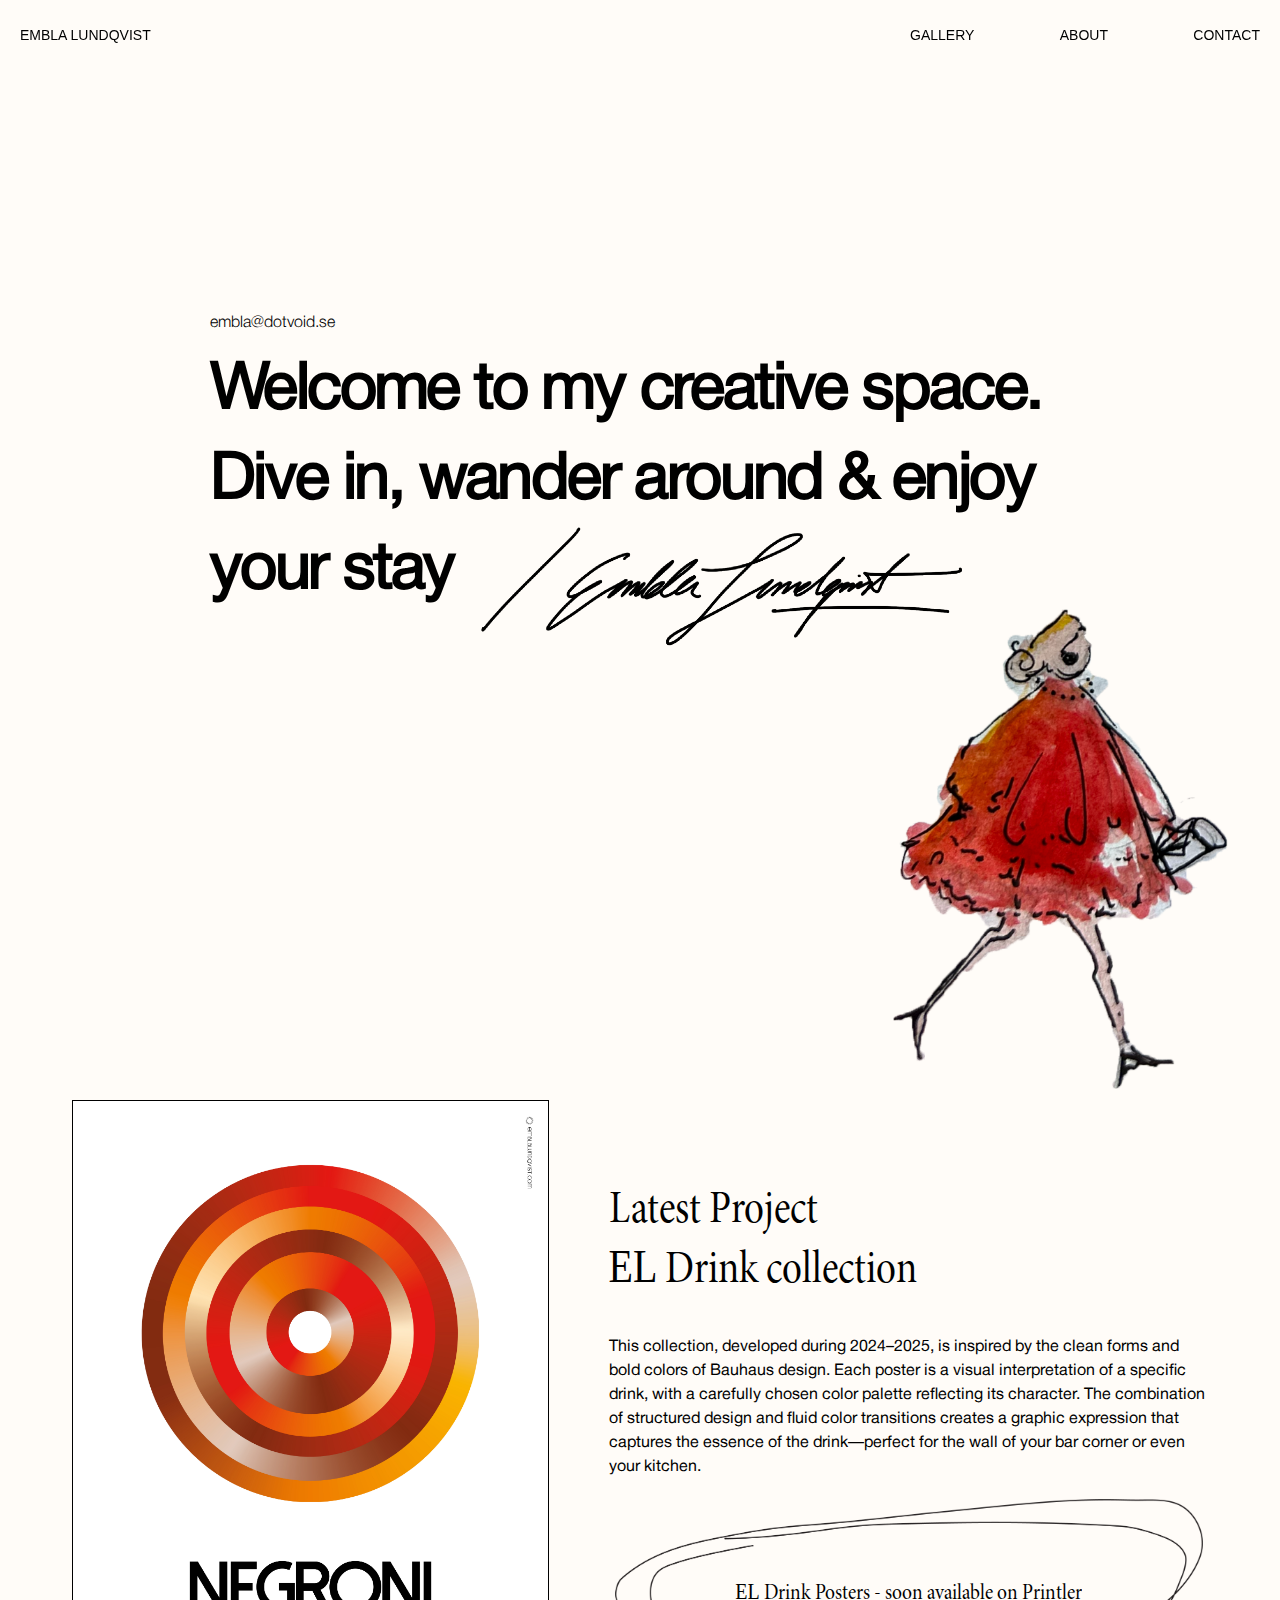
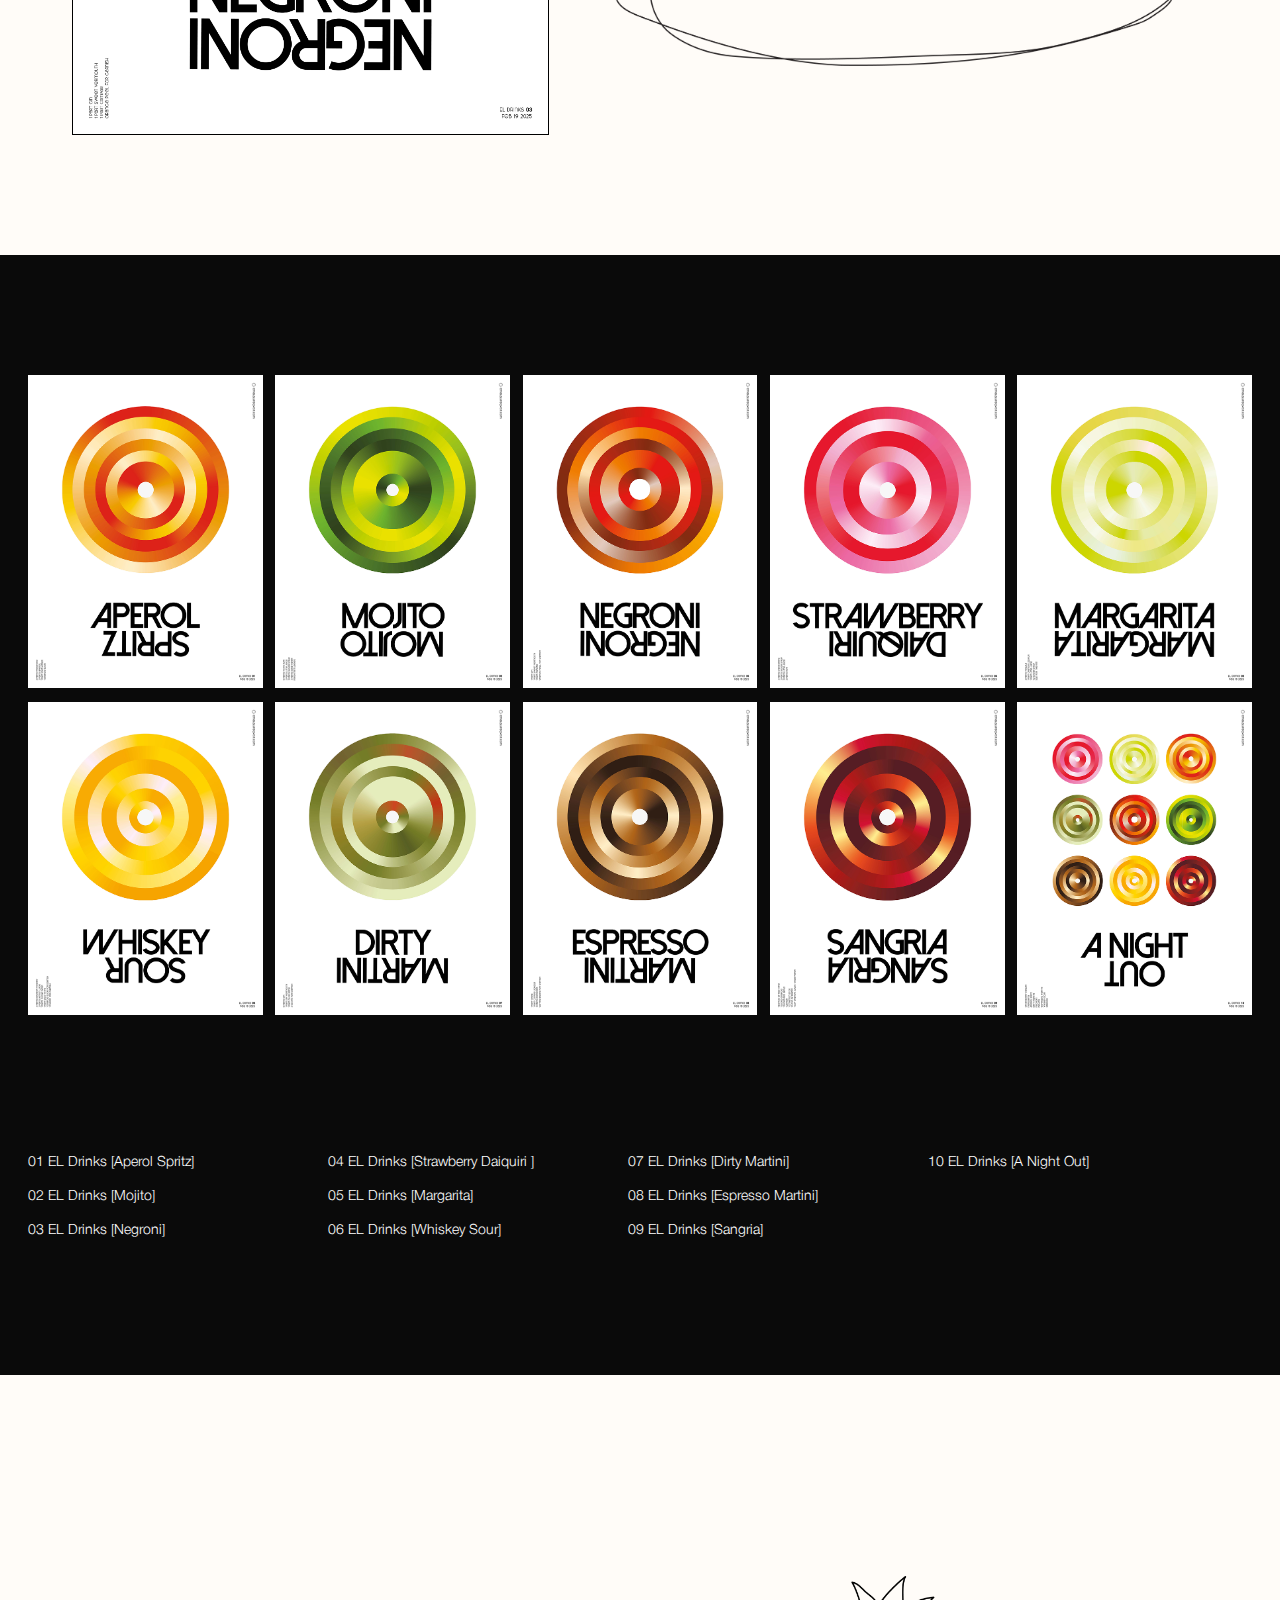
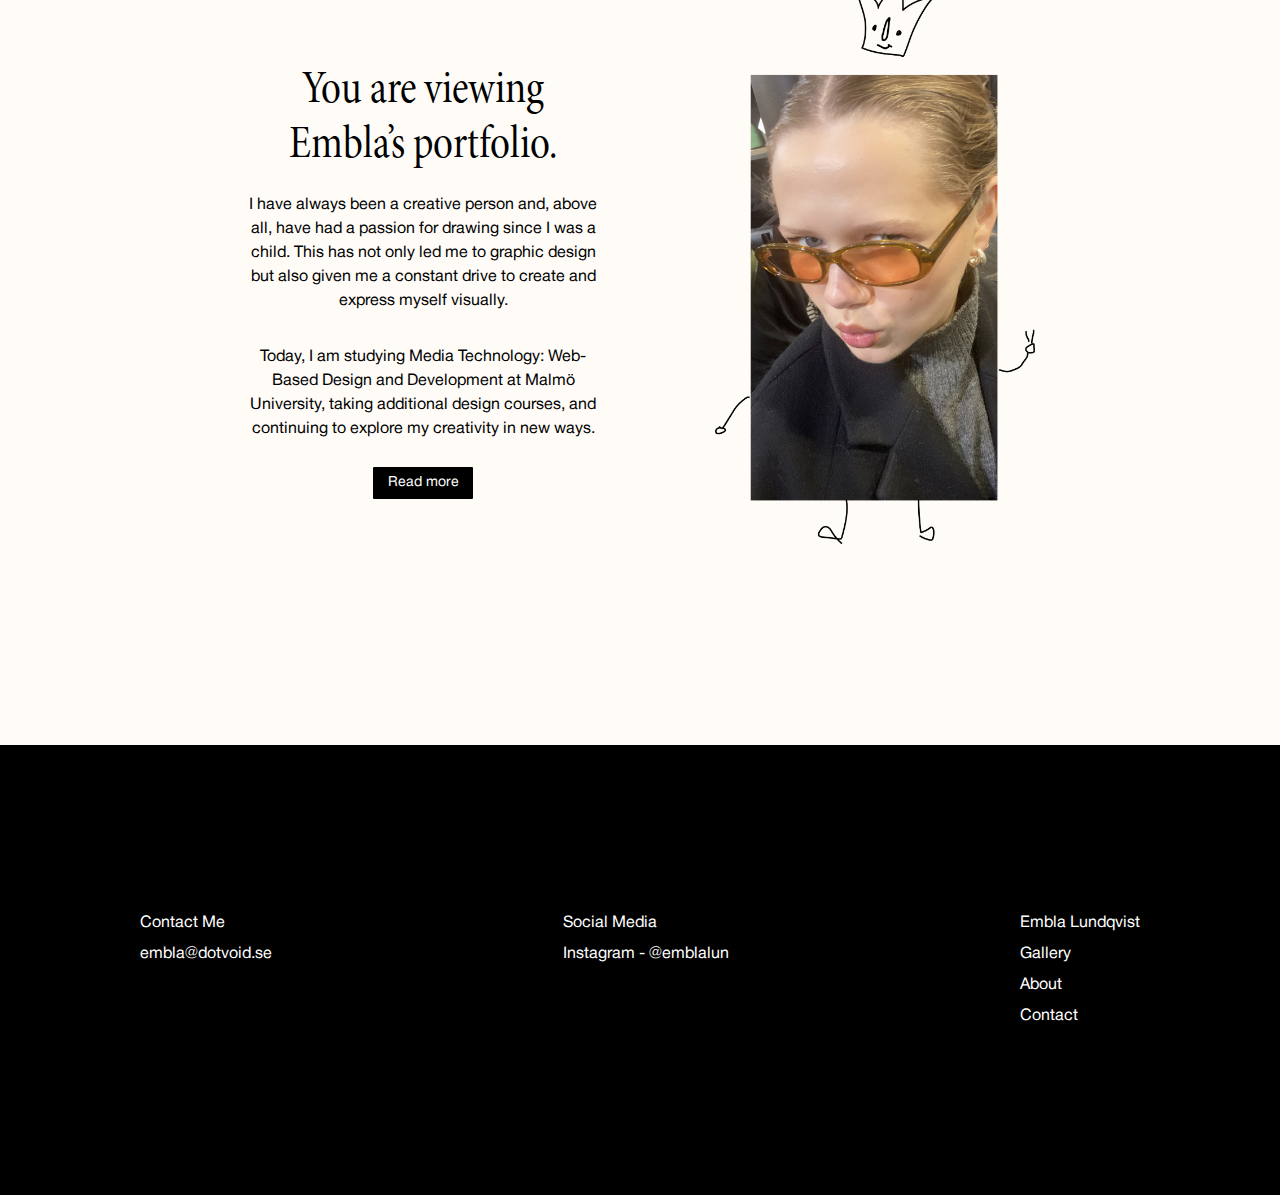
==== index.html @ 72de70d5 "kommenterade bort shop kanpp" ====
<!DOCTYPE html>
<html lang="en">
<head>
    <meta charset="UTF-8">
    <meta name="viewport" content="width=device-width, initial-scale=1.0">
    <title>Embla Lundqvist Portfolio Site</title>

    <link rel="stylesheet" href="index.css">
</head>


<body>
    
    <nav>
        <div id="navName">
            <p><a href='index.html'>EMBLA LUNDQVIST</a></p>
        </div>

        <div id="navOptionsContainer">
            
            <div id="navGallery">
                <p><a href="gallery.html">GALLERY</a></p>
            </div>

            <div id="navAbout">
                <p><a href="about.html">ABOUT</a></p>
            </div>

            <div id="navContact">
                <p><a href='contact.html'>CONTACT</a></p>
            </div>
        </div>
    </nav>



    <div id="heroSection">
        <!-- <div id="hSTop">
            <p>You are viewing <br>Embla’s portfolio. </p>
            <div id="hSPic"></div>
        </div> -->

        <div id="hSBot">
            <p>embla@dotvoid.se</p>
            <h1>Welcome to my creative space. Dive in, wander around & enjoy your stay</h1>
            <div id="namnCursiv"></div>
            <div id="ELladyInRed"></div>
        </div>


    </div>


    <div id="latestProject">
        <div id="latestProjectCloseUp">
            <div id="latestProjectBigPoster"></div>
            <div id="latestProjectInfoBox">
                <h1>Latest Project<br><span id="elWord">EL</span> Drink collection</h1>
                <p>This collection, developed during 2024–2025, is inspired by the clean forms and bold colors of Bauhaus design. Each poster is a visual interpretation of a specific drink, with a carefully chosen color palette reflecting its character. The combination of structured design and fluid color transitions creates a graphic expression that captures the essence of the drink—perfect for the wall of your bar corner or even your kitchen.</p>
                <div id="inRingSection">
                    <h1><span id="elWord">EL</span> Drink Posters - soon available on Printler</h1>
                    <!-- <div id="shopNowButton">Shop</div> -->
                    <div id="inRingImg"></div>
                </div>
            </div>
        </div>
        <div id="latestProjectGalleriContainer">
            <div id="latestProjectGalleriSection">
                <div class="latestProjectGalleriRow">
                    <div class="latestProjectGalleriPost">
                        <img src="img/ELDrinkPosters/ElDrinkPosterFebsmall.png">
                    </div>
                    <div class="latestProjectGalleriPost">
                        <img src="img/ELDrinkPosters/ElDrinkPosterFeb2small.png">
                    </div>
                    <div class="latestProjectGalleriPost">
                        <img src="img/ELDrinkPosters/ElDrinkPosterFeb3small.png">
                    </div>
                    <div class="latestProjectGalleriPost">
                        <img src="img/ELDrinkPosters/ElDrinkPosterFeb4small.png">
                    </div>
                    <div class="latestProjectGalleriPost">
                        <img src="img/ELDrinkPosters/ElDrinkPosterFeb5small.png">
                    </div>
                </div>
                
                <div class="latestProjectGalleriRow">
                    <div class="latestProjectGalleriPost">
                        <img src="img/ELDrinkPosters/ElDrinkPosterFeb6small.png">
                    </div>
                    <div class="latestProjectGalleriPost">
                        <img src="img/ELDrinkPosters/ElDrinkPosterFeb7small.png">
                    </div>
                    <div class="latestProjectGalleriPost">
                        <img src="img/ELDrinkPosters/ElDrinkPosterFeb8small.png">
                    </div>
                    <div class="latestProjectGalleriPost">
                        <img src="img/ELDrinkPosters/ElDrinkPosterFeb9small.png">
                    </div>
                    <div class="latestProjectGalleriPost">
                        <img src="img/ELDrinkPosters/ElDrinkPosterFeb11small.png">
                    </div>
                </div>

                <div id="latestProjectGalleriInfoTextSection">
                    <div class="latestProjectGalleriInfoText">
                        <p>01 EL Drinks [Aperol Spritz]</p>
                        <p>02 EL Drinks [Mojito]</p>
                        <p>03 EL Drinks [Negroni]</p>
                    </div>
                    <div class="latestProjectGalleriInfoText">
                        <p>04 EL Drinks [Strawberry Daiquiri ]</p>
                        <p>05 EL Drinks [Margarita]</p>
                        <p>06 EL Drinks [Whiskey Sour]</p>
                    </div>
                    <div class="latestProjectGalleriInfoText">
                        <p>07 EL Drinks [Dirty Martini]</p>
                        <p>08 EL Drinks [Espresso Martini]</p>
                        <p>09 EL Drinks [Sangria]</p>
                    </div>
                    <div class="latestProjectGalleriInfoText">
                        <p>10 EL Drinks [A Night Out]</p>
                    </div>

                </div>
            </div>
        </div>
    </div>



    <div id="AboutMeLandingPageSection"> 
        <div id="AboutMeLandingPageContainer">
            <div id="AboutMeLandingPageText">
                <h1>You are viewing <br>Embla’s portfolio. </h1>
                <p>I have always been a creative person and, above all, have had a passion for drawing since I was a child. This has not only led me to graphic design but also given me a constant drive to create and express myself visually.</p>
                <p>Today, I am studying Media Technology: 
                    Web-Based Design and Development at Malmö University, taking additional design courses, and continuing to explore my creativity in new ways.</p>
                    <a href="about.html"><div id="readMoreAbout">Read more</div></a>
            </div>
            <div id="AboutMeLandingPageImg"></div>
        </div>
    </div>


    <div id="gameOfChunksContainer">
        <div id="gameOfChunksSection">

        </div>
    </div>

    <footer>
        <div id="footerSection">
            <div class="footerSmallSections">
                <p>Contact Me</p>
                <p>embla@dotvoid.se</p>
            </div>
            <div class="footerSmallSections">
                <p>Social Media</p>
                <p>Instagram - <a href='https://www.instagram.com/emblalun/'>@emblalun</a></p>
            </div>
            <div class="footerSmallSections">
                <p><a href="index.html">Embla Lundqvist</a></p>
                <p><a href="gallery.html">Gallery</a></p>
                <p><a href="about.html">About</a></p>
                <p><a href="contact.html">Contact</a></p>
            </div>
            
        </div>
    </footer>













</body>
</html>
---- index.css ----
@font-face {
    font-family: 'minionProReg';
    src: url(font/MinionPro-Subh.otf);
}


@font-face {
    font-family: 'helRegN';
    src: url(font/HelveticaNeueRoman.otf);
}

@font-face {
    font-family: 'helRegL';
    src: url(font/HelveticaNeueLight.otf);
}

@font-face {
    font-family: 'Miniver';
    src: url(font/Miniver-Regular\ \(kopia\).ttf);
}


* {
    box-sizing: border-box;
}

body {
    margin: 0;
    padding: 0;
    background-color: rgba(255, 252, 248, 1);
    position: relative;
}

nav {
    background-color: rgba(255, 252, 248, 0.476) ;
    height: 70px;
    display: flex;
    justify-content: space-between;
    padding-left: 20px;
    padding-right: 20px;
    align-items: center;
    font-family: helvetica;
    font-size: 14px;
    position: fixed;
    right: 0px;
    left: 0px;
    top: 0px;
    z-index: 1;
}

nav a {
    text-decoration: none;
    color: black;
}

#navOptionsContainer {
    display: flex;
    width: 350px;
    justify-content: space-between;
}



#navName a:hover {
    background-color: black;
    color: white;
}

#navGallery a:hover {
    background-color: black;
    color: white;
}

#navAbout a:hover {
    background-color: black;
    color: white;
}

#navContact a:hover {
    background-color: black;
    color: white;
}


/* heroSection */

#heroSection {
    width: 100%;
    display: flex;
    justify-content: center;
    flex-direction: column;
    margin-top: 250px;
    margin-bottom: 250px;
    height: 600px;
    /* position: relative; */
}

#ELladyInRed {
    background-image: url(img/ELinRed.png);
    width: 360px;
    height: 550px;
    background-size: cover;
    background-repeat: no-repeat;
    background-position: center;
    position: absolute;
    bottom: -465px;
    right: -166px;
}

#hSTop {
    display: flex;
    flex-direction: column;
    justify-content: center;
    align-items: center;
}

#hSTop p {
    font-family: 'minionProReg';
    font-size: 30px;
    transform: scale(1, 1.15); /* Förminska bredden (X), öka höjden (Y) */
    display: inline-block;
    text-align: center;
    display: flex;
    flex-direction: column;
    align-items: center;
}

#hSPic {
    width: 100px;
    height: 150px;
    background-image: url(img/hSPic.png);
    background-size: cover;
    background-repeat: no-repeat;
    background-position: center;
   
}

#hSBot {
    width: 860px;
    height: 360px;
    margin: auto;
    position: relative;
    margin-top: 50px;
}

#hSBot h1 {
    font-family: 'helRegN';
    font-size: 65px;
    line-height: 90px;
    letter-spacing: -0.04em;
    margin: 0;
}

#hSBot > p {
    font-family: 'helRegL';
}

#namnCursiv {
    background-image: url(img/Untitled_Artwork\ 12.png);
    background-position: center;
    background-repeat: no-repeat;
    background-size: contain;
    width: 500px;
    height: 150px;
    position: absolute;
    bottom: 0;
    right: 99px;
}


/* Latest project */

#latestProject {
 
}

#latestProjectCloseUp {
    display: flex;
    justify-content: center;
}

#latestProjectBigPoster {
    background-image: url(img/ELDrinkPosters/ElDrinkPosterFeb3.jpg);
    background-position: center;
    background-repeat: no-repeat;
    background-size: contain;
    width: 477px;
    height: 635px;
    border: 0.3px black solid;
}

#latestProjectInfoBox {
    width: 600px;
    height: 635px;
    display: flex;
    flex-direction: column;
    justify-content: center;
    margin-left: 60px;
}

#latestProjectInfoBox p {
    font-family: 'helRegN';
    line-height: 24px;
}

#latestProjectInfoBox span {
    font-family: 'Miniver';
}


#latestProjectInfoBox h1 {
    font-size: 40px;
    font-family: 'minionProReg';
    transform: scale(1, 1.15);
    display: inline-block;
    font-weight: normal; 
}

#inRingSection {
    position: relative;
    width: 600px;
    height: 175px;
    display: flex;
    flex-direction: column;
    align-items: center;
    justify-content: center;
    padding-top: 20px;
}

#inRingSection h1 {
    font-size: 20px;
    font-family: 'minionProReg';
    transform: scale(1, 1.15);
    display: inline-block;
    font-weight: normal; 
}

#inRingImg {
    background-image: url(img/inRing.png);
    background-position: center;
    background-repeat: no-repeat;
    background-size: contain;
    width: 588px;
    height: 175px;
    position: absolute;
    top: 0px;
}

#shopNowButton {
    width: 100px;
    background-color: rgb(0, 0, 0);
    height: 32px;
    display: flex;
    align-items: center;
    justify-content: center;
    color: white;
    font-family:'helRegN';
    font-size: 14px;
    border-radius: 1px;
}


/* latestProjectGalleriContainer */


#latestProjectGalleriContainer {
    width: 100%;
    height: 1120px;
    background-color: rgba(10, 10, 10, 1);
    margin-top: 120px;
    display: flex;
    justify-content: center;
    padding-top: 120px;
}

.latestProjectGalleriRow {
    display: flex;
    flex-direction: row;
    width: 1224px;
    justify-content: space-between;
    margin-bottom: 10px;
}

.latestProjectGalleriPost img {
    height: 313px;
}


#latestProjectGalleriInfoTextSection {
    display: flex;
    flex-direction: row;
    margin-top: 120px;
}

.latestProjectGalleriInfoText p {
    font-family: 'helRegL';
    color: white;
    font-size: 14px;
    line-height: 20px;
    width: 300px;
}


/* AboutMe */

#AboutMeLandingPageSection {
    height: 970px;
    background-color: rgba(255, 252, 248, 1);
    display: flex;
    justify-content: center;
    align-items: center;
}

#AboutMeLandingPageContainer {
    display: flex;
}

#AboutMeLandingPageText {
    width: 355px;
    text-align: center;
    display: flex;
    flex-direction: column;
    justify-content: center;
    align-items: center;
    margin-right: 114px;
    margin-top: 50px;
}

#AboutMeLandingPageText h1 {
font-size: 40px;
    font-family: 'minionProReg';
    transform: scale(1, 1.15);
    display: inline-block;
    font-weight: normal; 
    margin: 0;
    margin-bottom: 10px;
}

#AboutMeLandingPageText p {
    font-family: 'helRegN';
    font-size: 16px;
    line-height: 24px;
}

#readMoreAbout {
    width: 100px;
    background-color: rgb(0, 0, 0);
    height: 32px;
    display: flex;
    align-items: center;
    justify-content: center;
    color: white;
    font-family:'helRegN';
    font-size: 14px;
    border-radius: 1px;
    margin-top: 10px;
    text-decoration: none;
}

#AboutMeLandingPageText a {
    text-decoration: none;
    color: white;
}

#AboutMeLandingPageImg {
    height: 570px;
    width: 320px;
    background-image: url(img/AboutMeKng.png);
    background-position: center;
    background-repeat: no-repeat;
    background-size: contain;
}


footer {
    height: 450px;
    background-color: black;
    color: white;
    display: flex;
    justify-content: center;
    align-items: center;
    font-family: 'helRegN';
}

footer a {
    text-decoration: none;
    color: white;
}

#footerSection {
    display: flex;
    width: 1000px;
    justify-content: space-between;
}

@media (max-width: 500px) {
    nav {
        flex-direction: column;
    }

    #navOptionsContainer {
        width: 300px;
        font-weight: medium;
    }
    
}
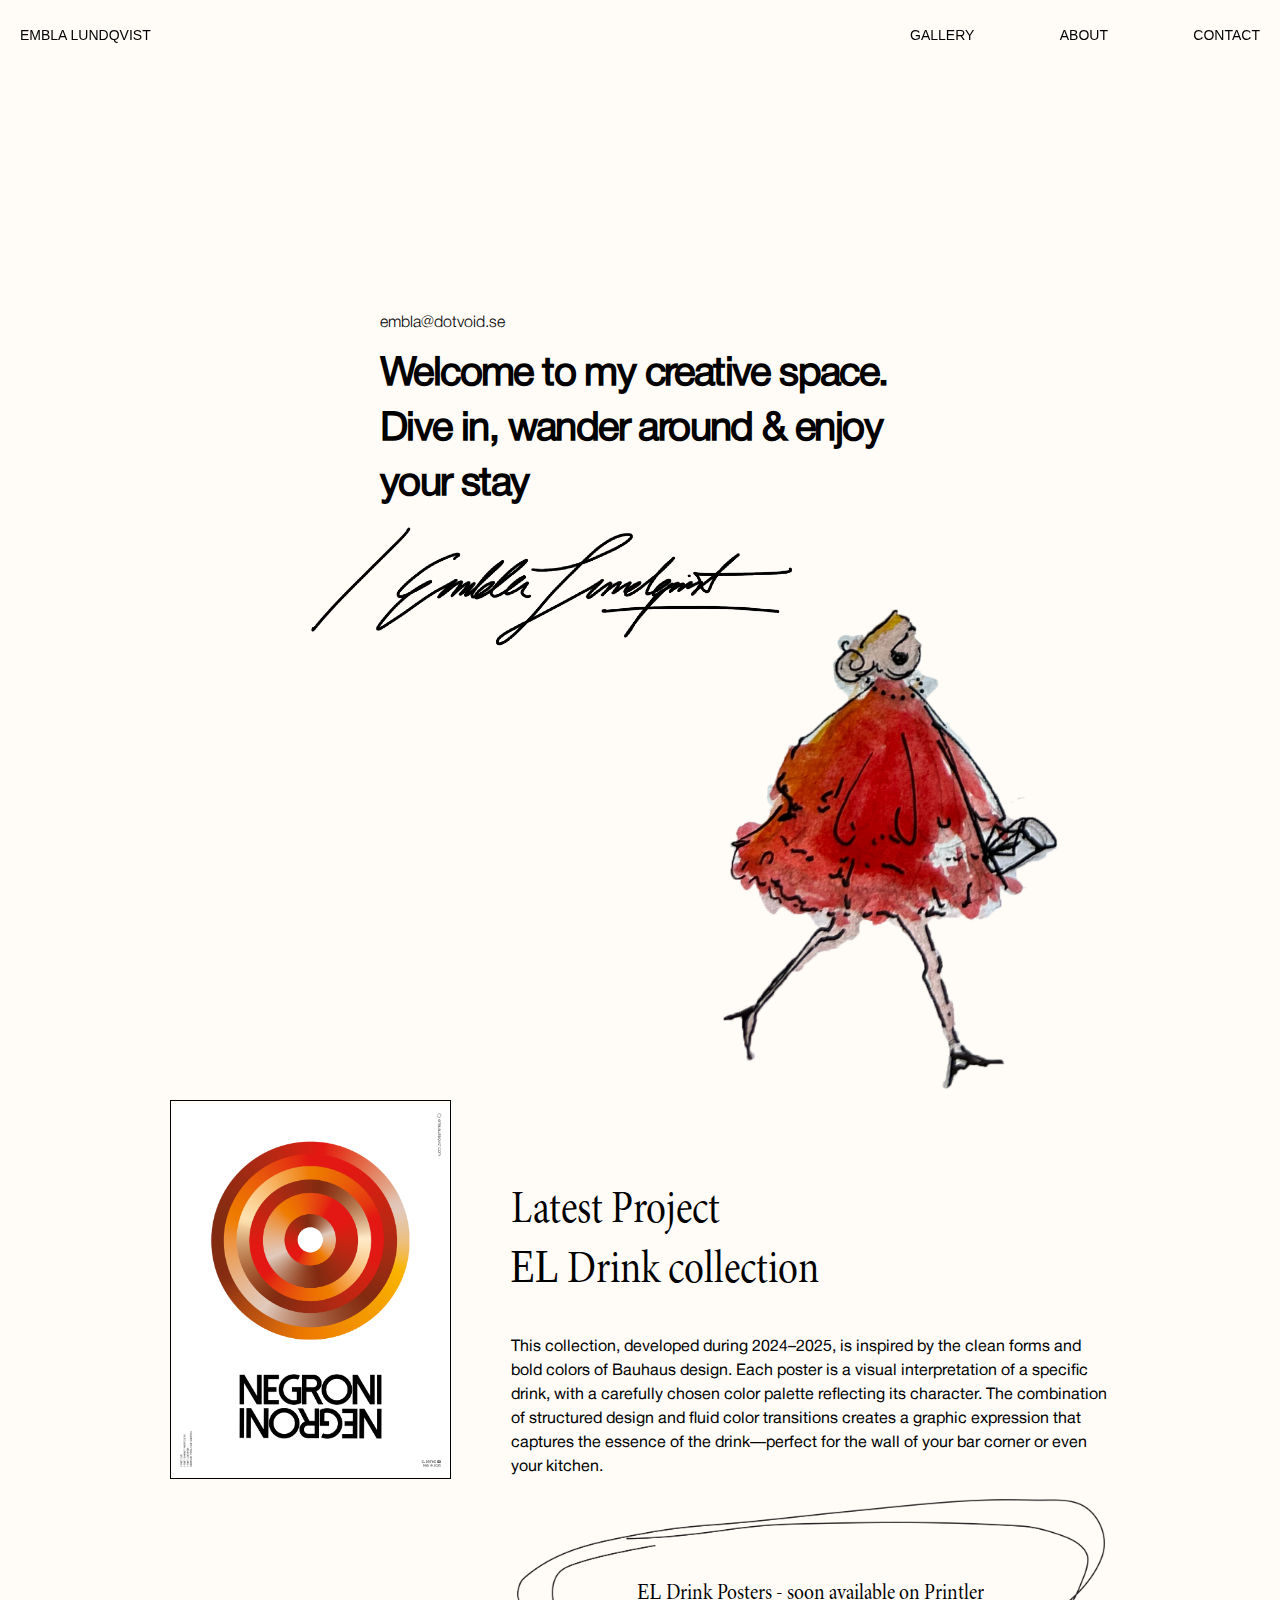
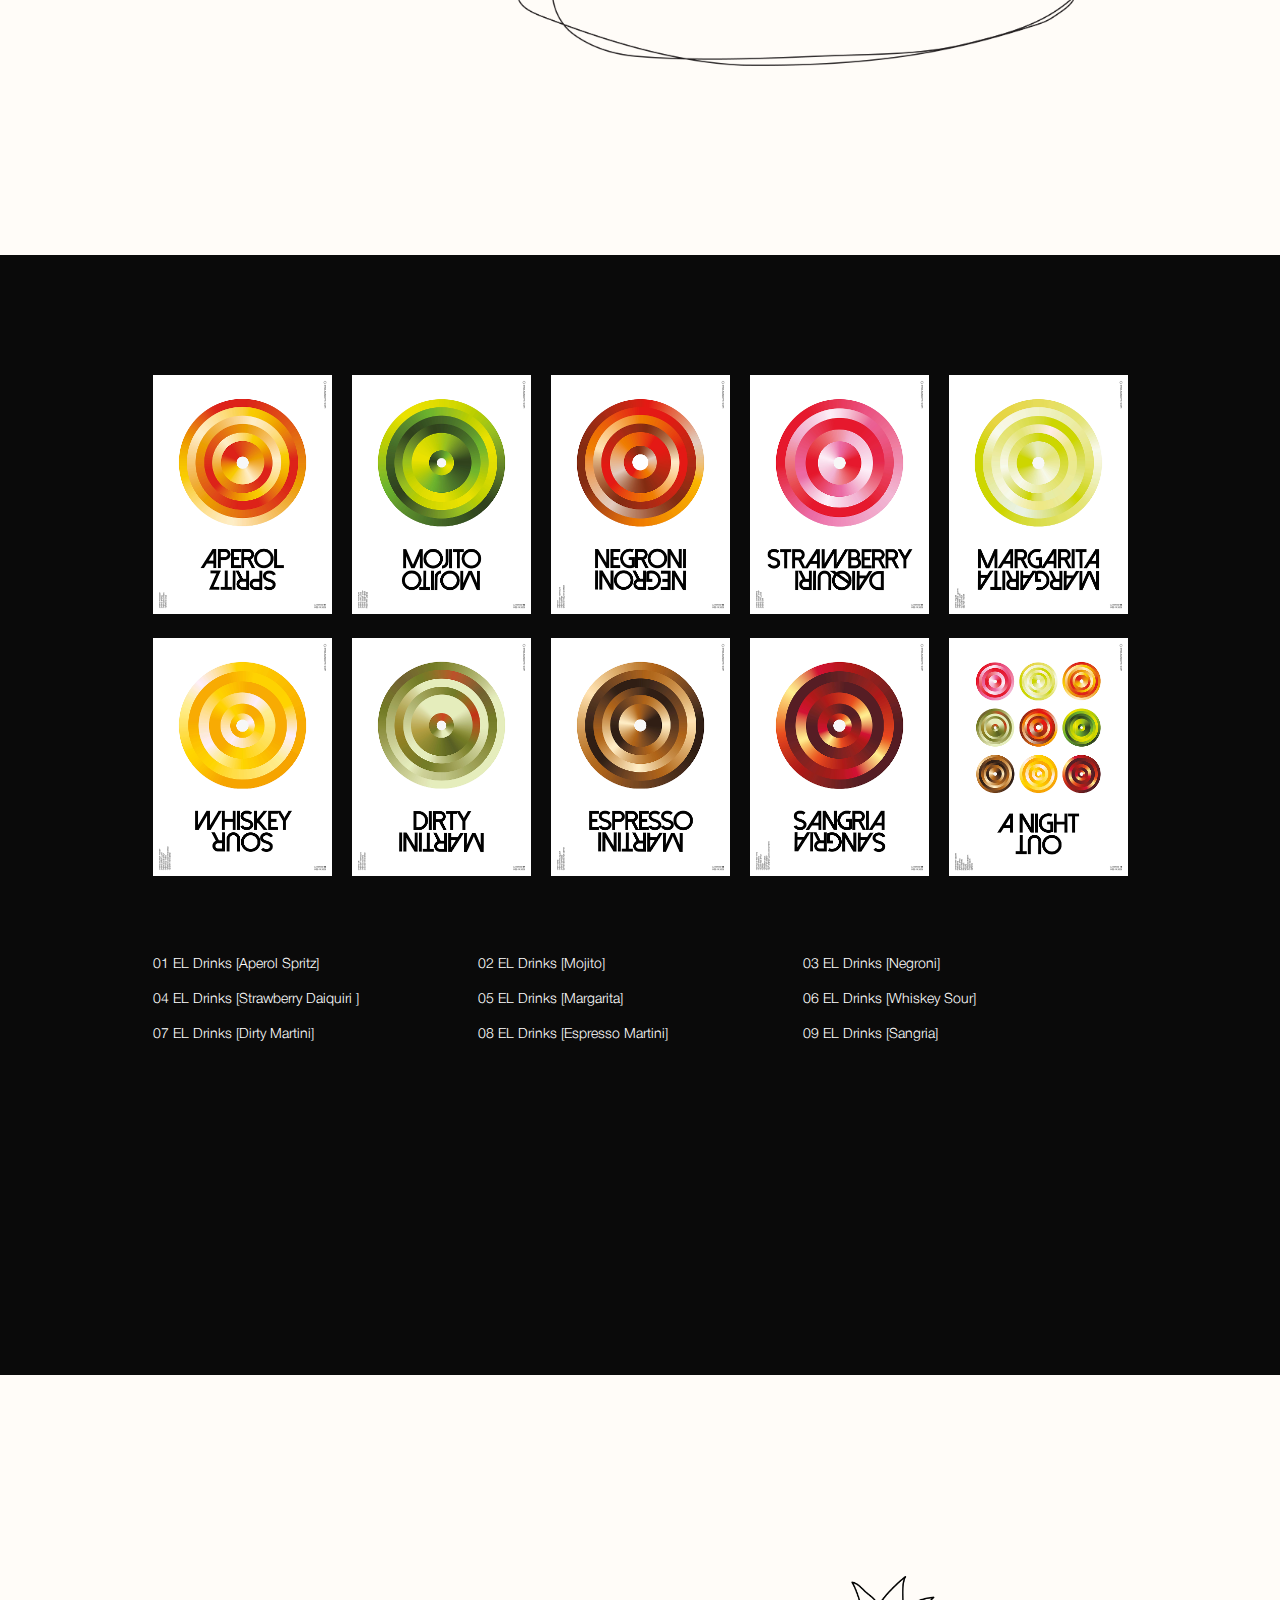
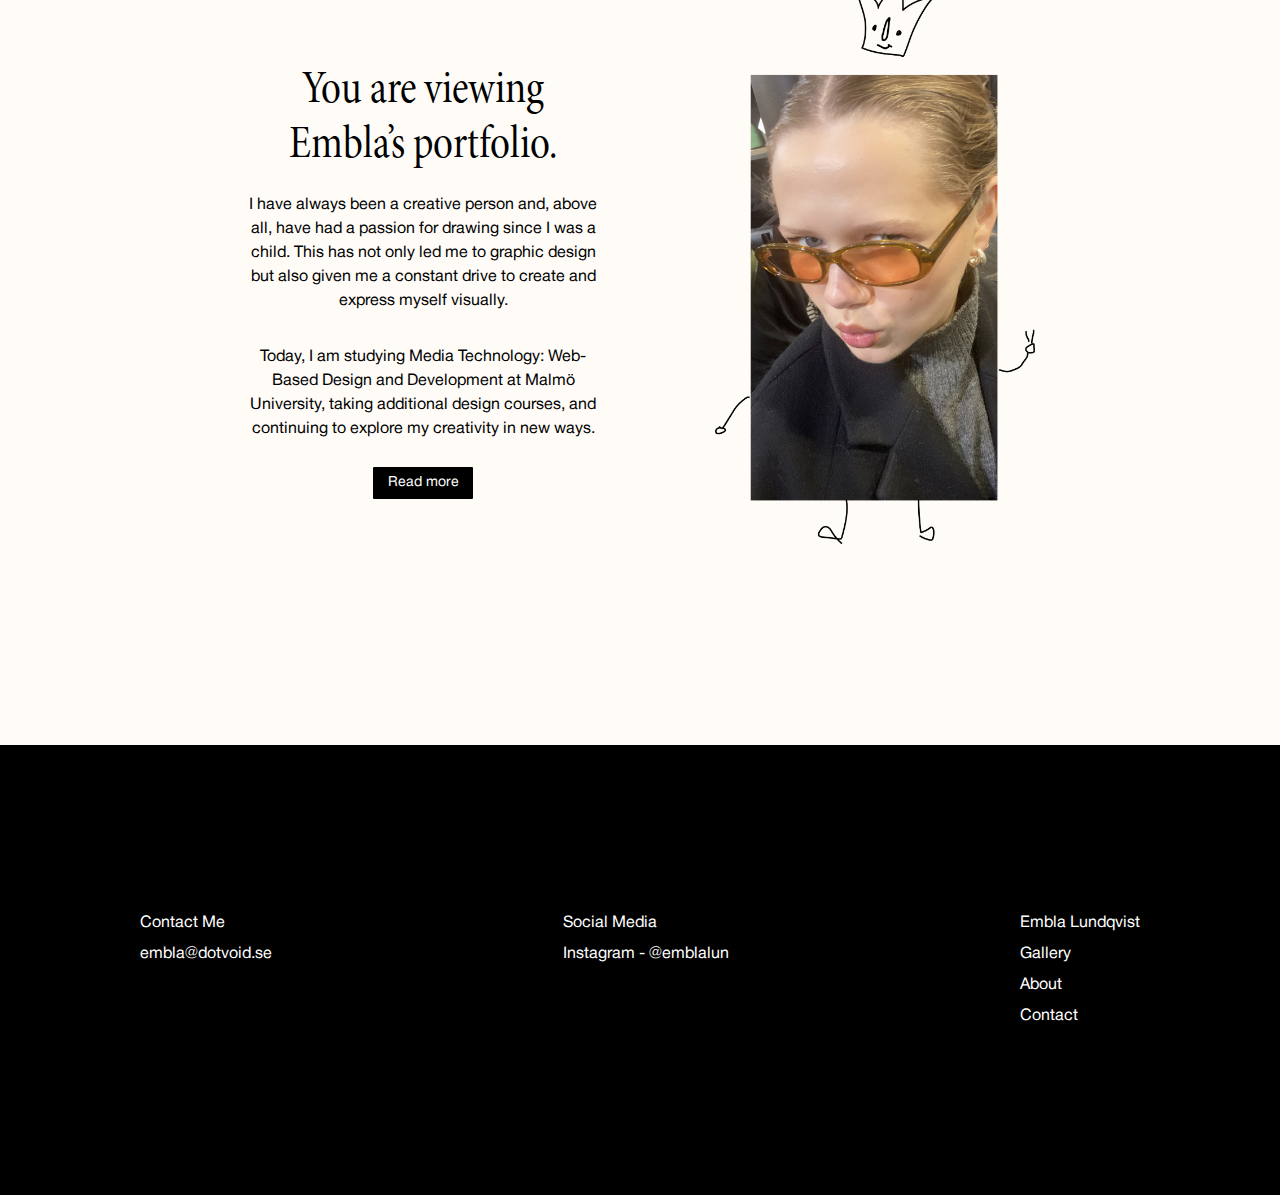
==== commit a5183cf8: "kaos massa fixade med lite grid" ====
--- a/index.html
+++ b/index.html
@@ -66,7 +66,8 @@
         </div>
         <div id="latestProjectGalleriContainer">
             <div id="latestProjectGalleriSection">
-                <div class="latestProjectGalleriRow">
+
+                <div id="latestProjectGalleriRowGrid">
                     <div class="latestProjectGalleriPost">
                         <img src="img/ELDrinkPosters/ElDrinkPosterFebsmall.png">
                     </div>
@@ -82,9 +83,6 @@
                     <div class="latestProjectGalleriPost">
                         <img src="img/ELDrinkPosters/ElDrinkPosterFeb5small.png">
                     </div>
-                </div>
-                
-                <div class="latestProjectGalleriRow">
                     <div class="latestProjectGalleriPost">
                         <img src="img/ELDrinkPosters/ElDrinkPosterFeb6small.png">
                     </div>
@@ -102,27 +100,38 @@
                     </div>
                 </div>
 
-                <div id="latestProjectGalleriInfoTextSection">
-                    <div class="latestProjectGalleriInfoText">
+
+                <div id="latestProjectGalleriInfoTextSectionGrid">
+                    <div class="latestProjectGalleriInfoTextCell">
                         <p>01 EL Drinks [Aperol Spritz]</p>
+                    </div>
+                    <div class="latestProjectGalleriInfoTextCell">
                         <p>02 EL Drinks [Mojito]</p>
+                    </div>
+                    <div class="latestProjectGalleriInfoTextCell">
                         <p>03 EL Drinks [Negroni]</p>
                     </div>
-                    <div class="latestProjectGalleriInfoText">
+                    <div class="latestProjectGalleriInfoTextCell">
                         <p>04 EL Drinks [Strawberry Daiquiri ]</p>
+                    </div>
+                    <div class="latestProjectGalleriInfoTextCell">
                         <p>05 EL Drinks [Margarita]</p>
+                    </div>
+                    <div class="latestProjectGalleriInfoTextCell">
                         <p>06 EL Drinks [Whiskey Sour]</p>
                     </div>
-                    <div class="latestProjectGalleriInfoText">
+                    <div class="latestProjectGalleriInfoTextCell">
                         <p>07 EL Drinks [Dirty Martini]</p>
+                    </div>
+                    <div class="latestProjectGalleriInfoTextCell">
                         <p>08 EL Drinks [Espresso Martini]</p>
+                    </div>
+                    <div class="latestProjectGalleriInfoTextCell">
                         <p>09 EL Drinks [Sangria]</p>
                     </div>
-                    <div class="latestProjectGalleriInfoText">
-                        <p>10 EL Drinks [A Night Out]</p>
-                    </div>
+                </div>
 
-                </div>
+
             </div>
         </div>
     </div>
--- a/index.css
+++ b/index.css
@@ -82,6 +82,7 @@
 }
 
 
+
 /* heroSection */
 
 #heroSection {
@@ -281,6 +282,13 @@
     margin-bottom: 10px;
 }
 
+#latestProjectGalleriRowGrid {
+    display: grid;
+    grid-template-columns: repeat(5, 1fr); /* 5 lika breda kolumner */
+    grid-template-rows: repeat(2, auto); /* 2 rader som anpassar sig efter innehållet */
+    gap: 20px; /* Mellanrum mellan rutorna */
+}
+
 .latestProjectGalleriPost img {
     height: 313px;
 }
@@ -299,6 +307,22 @@
     line-height: 20px;
     width: 300px;
 }
+
+#latestProjectGalleriInfoTextSectionGrid {
+    display: grid;
+    grid-template-columns: repeat(3, 1fr); /* 5 lika breda kolumner */
+    grid-template-rows: repeat(1, auto); /* 2 rader som anpassar sig efter innehållet */
+    margin-top: 60px;
+}
+
+.latestProjectGalleriInfoTextCell p {
+    color: white;
+    font-size: 14px;
+    line-height: 20px;
+    font-family: 'helRegL';
+    margin: 15px 0 0 0;
+}
+
 
 
 /* AboutMe */
@@ -393,7 +417,64 @@
     justify-content: space-between;
 }
 
+
+
+
+
+@media (max-width: 1300px) and (min-width:500px) {
+
+    #hSBot h1 {
+        font-size: 40px;
+        line-height: 55px;
+        letter-spacing: -0.04em;
+        margin: 0;
+    }
+
+    #hSBot {
+        width: 520px;
+        height: 360px;
+        margin: auto;
+        position: relative;
+        margin-top: 50px;
+    }
+
+    #latestProjectBigPoster {
+        background-image: url(img/ELDrinkPosters/ElDrinkPosterFeb3.jpg);
+        background-position: center;
+        background-repeat: no-repeat;
+        background-size: contain;
+        width: 281px;
+        height: 379px;
+        border: 0.3px black solid;
+    }
+
+    .latestProjectGalleriPost img {
+        width: 179px;
+        height: auto;
+    }
+
+    .latestProjectGalleriRow {
+        display: flex;
+        flex-direction: row;
+        width: 1000px;
+        justify-content: space-between;
+        margin-bottom: 10px;
+    }
+
+    #latestProjectGalleriInfoTextSection {
+        display: flex;
+        flex-direction: column;
+        margin-top: 120px;
+    }
+    
+}
+
+
+
+
 @media (max-width: 500px) {
+
+   
     nav {
         flex-direction: column;
     }
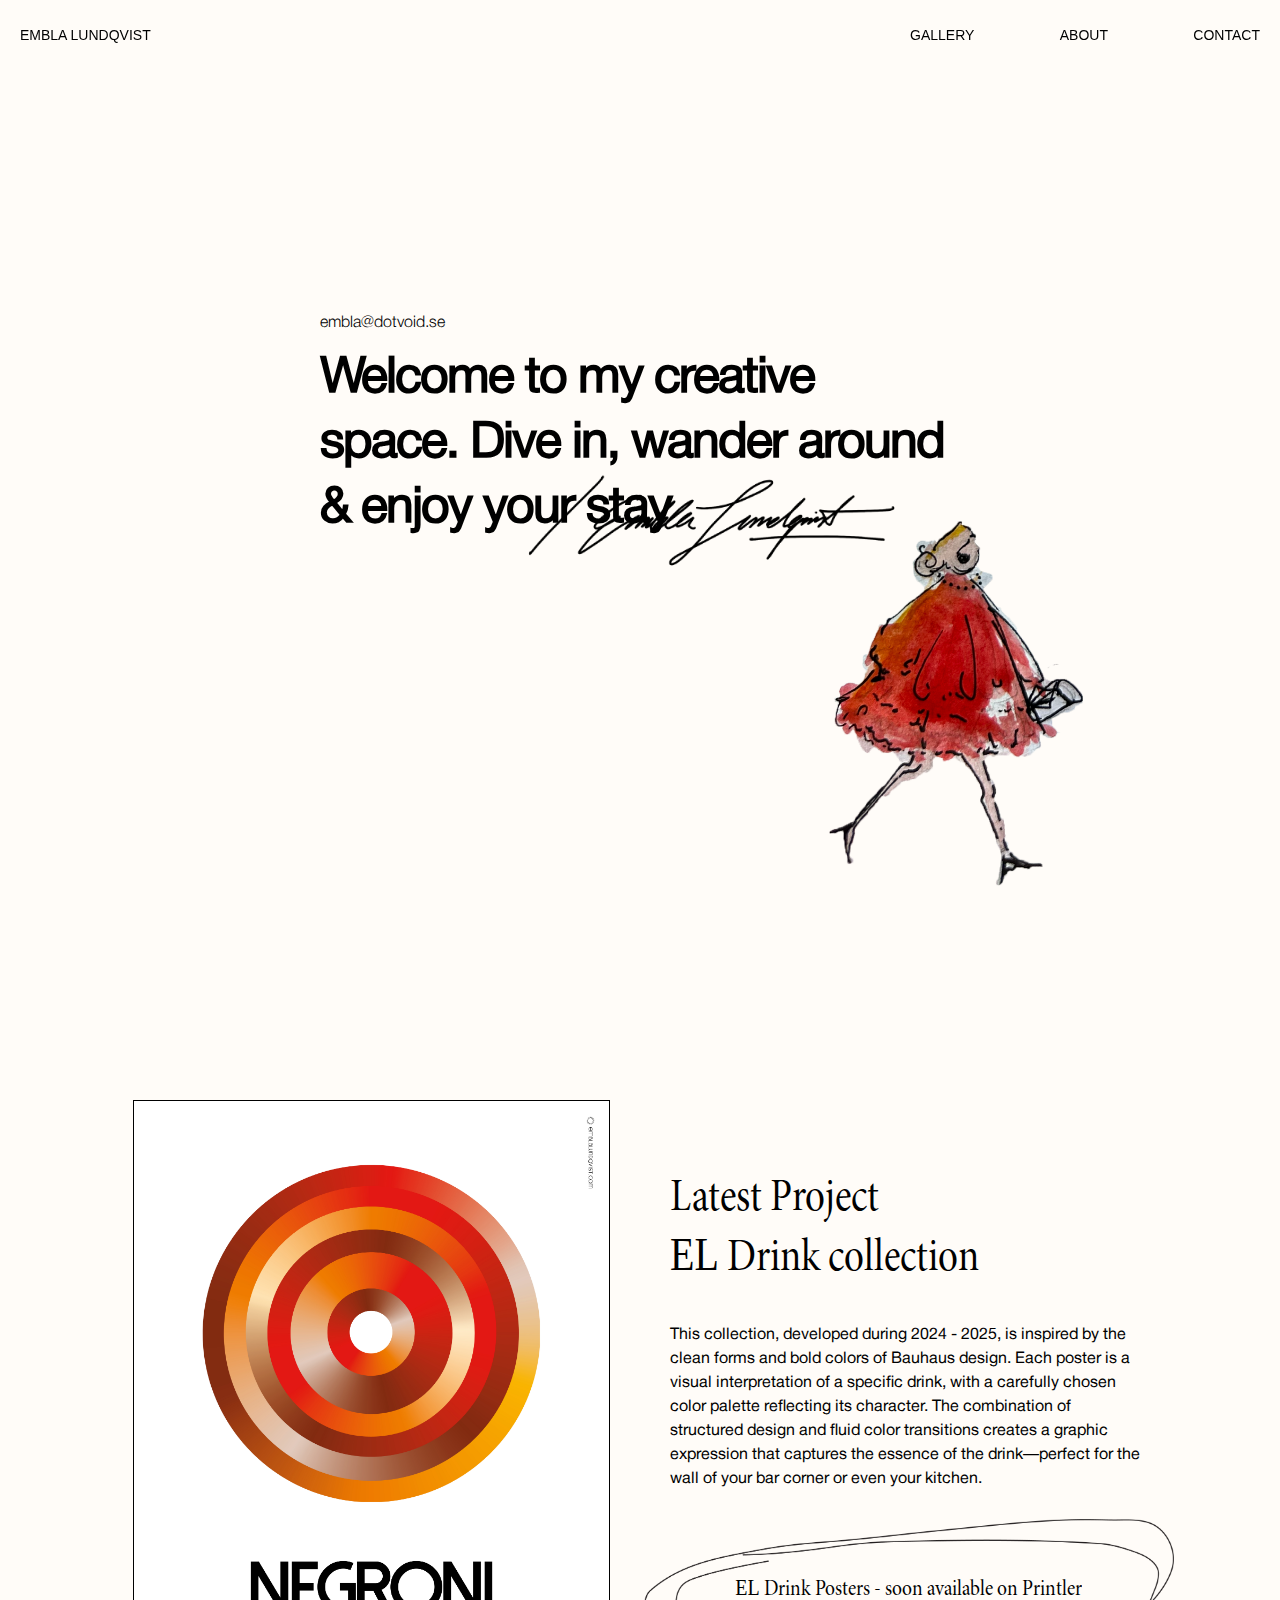
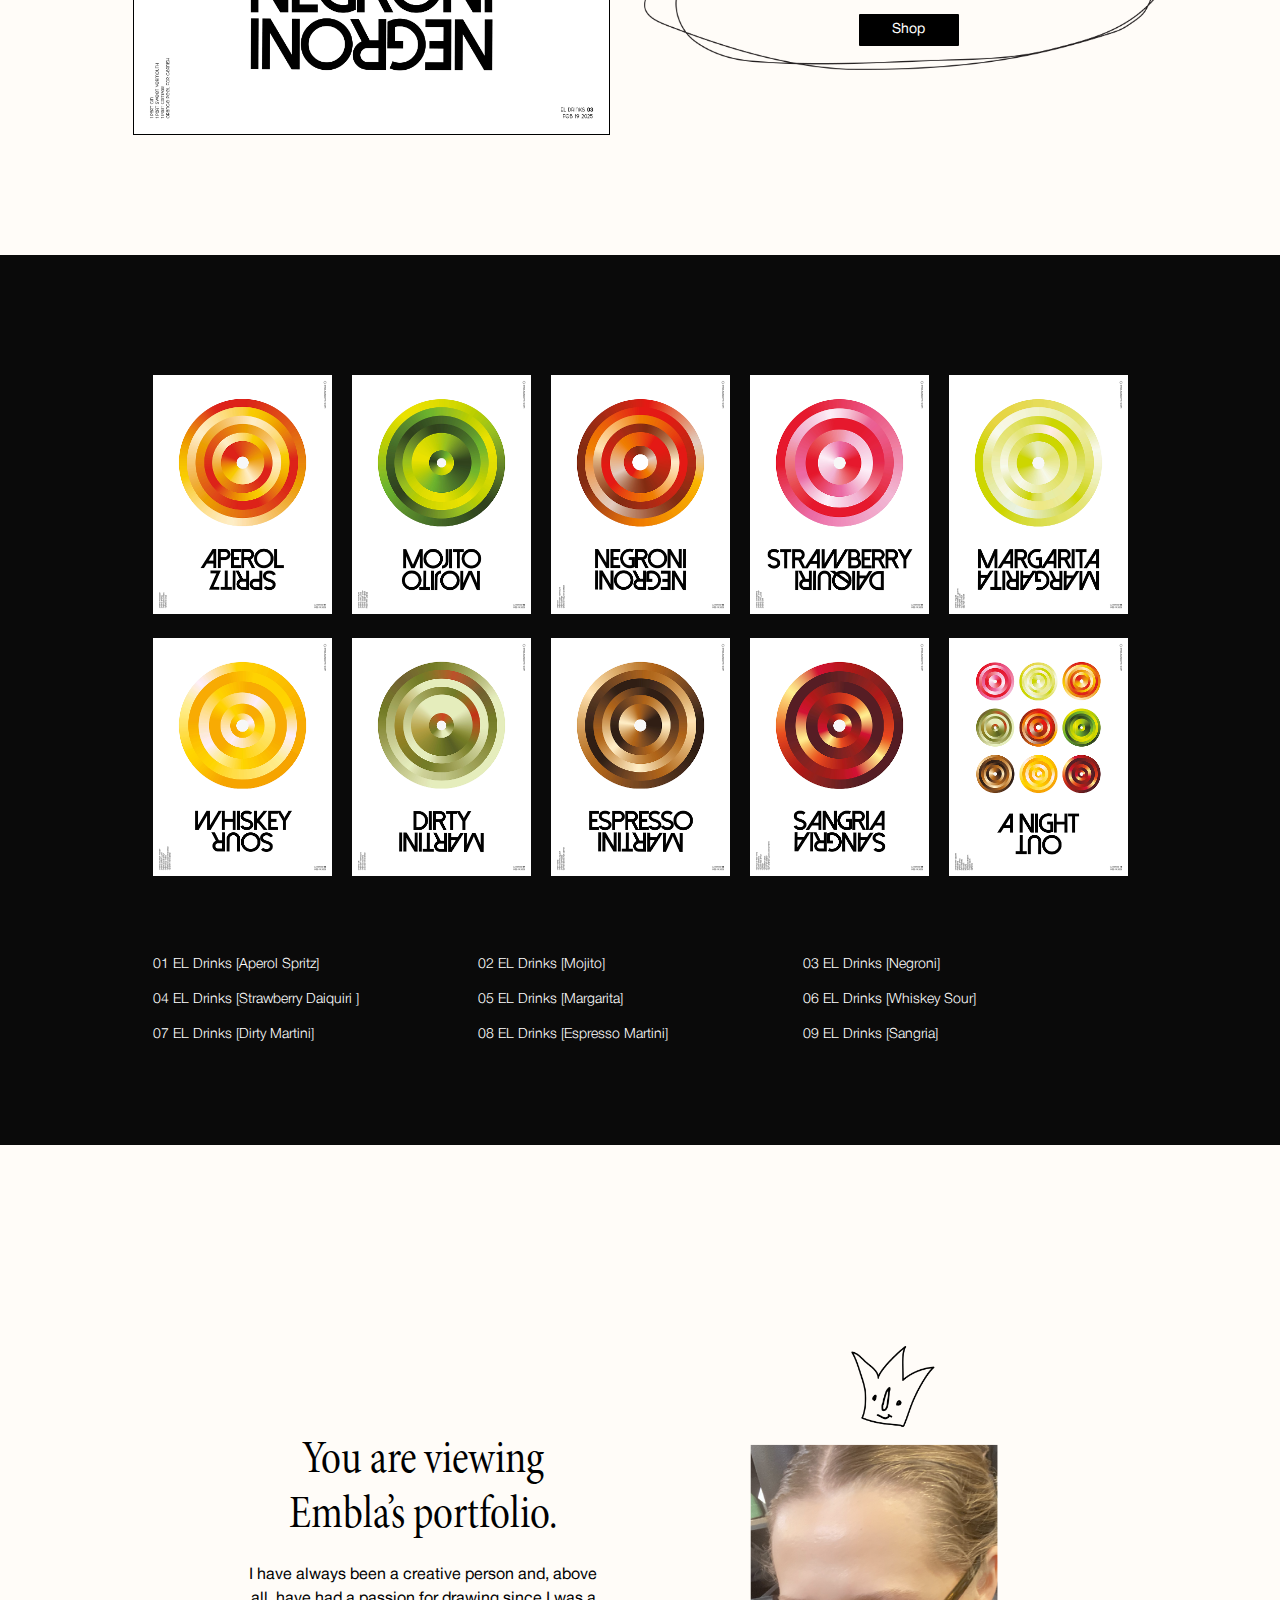
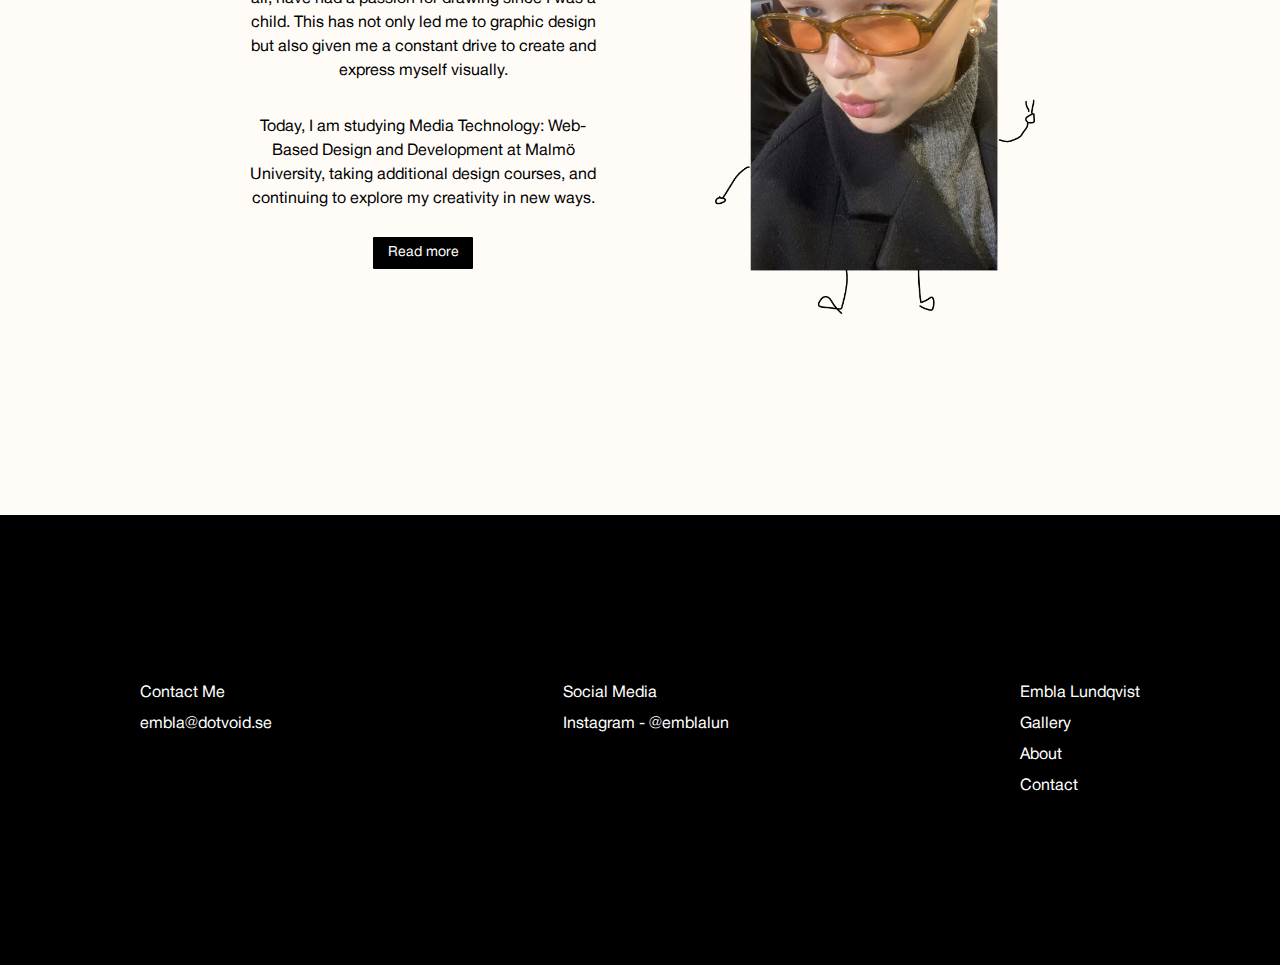
==== commit 7b34456d: "massa css responsiv design" ====
--- a/index.html
+++ b/index.html
@@ -56,10 +56,10 @@
             <div id="latestProjectBigPoster"></div>
             <div id="latestProjectInfoBox">
                 <h1>Latest Project<br><span id="elWord">EL</span> Drink collection</h1>
-                <p>This collection, developed during 2024–2025, is inspired by the clean forms and bold colors of Bauhaus design. Each poster is a visual interpretation of a specific drink, with a carefully chosen color palette reflecting its character. The combination of structured design and fluid color transitions creates a graphic expression that captures the essence of the drink—perfect for the wall of your bar corner or even your kitchen.</p>
+                <p>This collection, developed during 2024 - 2025, is inspired by the clean forms and bold colors of Bauhaus design. Each poster is a visual interpretation of a specific drink, with a carefully chosen color palette reflecting its character. The combination of structured design and fluid color transitions creates a graphic expression that captures the essence of the drink—perfect for the wall of your bar corner or even your kitchen.</p>
                 <div id="inRingSection">
                     <h1><span id="elWord">EL</span> Drink Posters - soon available on Printler</h1>
-                    <!-- <div id="shopNowButton">Shop</div> -->
+                    <div id="shopNowButton">Shop</div>
                     <div id="inRingImg"></div>
                 </div>
             </div>
--- a/index.css
+++ b/index.css
@@ -266,7 +266,7 @@
 
 #latestProjectGalleriContainer {
     width: 100%;
-    height: 1120px;
+    /* height: 1120px; */
     background-color: rgba(10, 10, 10, 1);
     margin-top: 120px;
     display: flex;
@@ -321,6 +321,10 @@
     line-height: 20px;
     font-family: 'helRegL';
     margin: 15px 0 0 0;
+}
+
+#latestProjectGalleriSection {
+    margin-bottom: 100px;
 }
 
 
@@ -421,18 +425,18 @@
 
 
 
-@media (max-width: 1300px) and (min-width:500px) {
+@media (max-width: 1300px) and (min-width:1070px) {
 
     #hSBot h1 {
-        font-size: 40px;
-        line-height: 55px;
+        font-size: 50px;
+        line-height: 65px;
         letter-spacing: -0.04em;
         margin: 0;
     }
 
     #hSBot {
-        width: 520px;
-        height: 360px;
+        width: 641px;
+        height: 230px;
         margin: auto;
         position: relative;
         margin-top: 50px;
@@ -443,8 +447,8 @@
         background-position: center;
         background-repeat: no-repeat;
         background-size: contain;
-        width: 281px;
-        height: 379px;
+        width: 477px;
+        height: 635px;
         border: 0.3px black solid;
     }
 
@@ -466,15 +470,214 @@
         flex-direction: column;
         margin-top: 120px;
     }
+
+    #namnCursiv {
+        width: 380px;
+        bottom: -64px;
+        right: 60px;
+    }
+
+    #ELladyInRed {
+        width: 320px;
+        height: 418px;
+        bottom: -383px;
+        right: -152px;
+    }
+
+    #latestProjectInfoBox h1 {
+        font-size: 3
+        20px;
+    }
+
+    #latestProjectInfoBox {
+        width: 477px;
+        height: 635px;
+        display: flex;
+        flex-direction: column;
+        justify-content: center;
+        margin-left: 60px;
+    }
+
+    #inRingSection {
+        position: relative;
+        width: 477px;
+        height: 175px;
+        display: flex;
+        flex-direction: column;
+        align-items: center;
+        justify-content: center;
+        padding-top: 20px;
+    }
+
+    #inRingImg {
+        width: 530px;
+    }
     
 }
 
 
 
-
-@media (max-width: 500px) {
-
-   
+@media (max-width: 1070px) and (min-width:875px) {
+
+    #hSBot h1 {
+        font-size: 50px;
+        line-height: 65px;
+        letter-spacing: -0.04em;
+        margin: 0;
+    }
+
+    #hSBot {
+        width: 641px;
+        height: 230px;
+        margin: auto;
+        position: relative;
+        margin-top: 50px;
+    }
+
+    #latestProjectBigPoster {
+        width: 591px;
+        height: 787px;
+        margin: auto;
+    }
+
+    #namnCursiv {
+        width: 380px;
+        bottom: -64px;
+        right: 60px;
+    }
+
+    #ELladyInRed {
+        width: 228px;
+        height: 306px;
+        bottom: -251px;
+        right: -112px;
+    }
+
+    #latestProjectCloseUp {
+        flex-direction: column;
+    }
+
+    #latestProjectGalleriRowGrid {
+        display: grid;
+        grid-template-columns: repeat(3, 1fr); /* 5 lika breda kolumner */
+        grid-template-rows: repeat(3, auto); /* 2 rader som anpassar sig efter innehållet */
+        gap: 20px; /* Mellanrum mellan rutorna */
+    }
+
+    #AboutMeLandingPageText {
+        margin-right: 25px;
+    }
+
+    #footerSection {
+        width: 100%;
+    }
+
+    #latestProjectInfoBox {
+        margin: auto;
+    }
+
+    
+
+}
+
+
+
+
+@media (max-width: 875px) and (min-width:670px) {
+
+    #hSBot h1 {
+        font-size: 50px;
+        line-height: 65px;
+        letter-spacing: -0.04em;
+        margin: 0;
+    }
+
+    #hSBot {
+        width: 641px;
+        height: 230px;
+        margin: auto;
+        position: relative;
+        margin-top: 50px;
+    }
+
+    #namnCursiv {
+        width: 380px;
+        bottom: -64px;
+        right: 60px;
+    }
+
+    #ELladyInRed {
+        width: 228px;
+        height: 306px;
+        bottom: -353px;
+        right: 10px;
+        
+    }
+
+    #latestProjectGalleriRowGrid {
+        display: grid;
+        grid-template-columns: repeat(2, 1fr); /* 5 lika breda kolumner */
+        grid-template-rows: repeat(5, auto); /* 2 rader som anpassar sig efter innehållet */
+        gap: 20px; /* Mellanrum mellan rutorna */
+    }
+
+    .latestProjectGalleriPost img {
+        height: 397px;
+        width: auto;
+    }
+
+    #AboutMeLandingPageContainer {
+        flex-direction: column;
+    }
+
+    #latestProjectCloseUp {
+        flex-direction: column;
+    }
+
+
+    #latestProjectBigPoster {
+        width: 591px;
+        height: 787px;
+        margin: auto;
+    }
+
+    #latestProjectInfoBox {
+        margin: auto;
+    }
+
+    #latestProjectGalleriInfoTextSectionGrid {
+        grid-template-columns: repeat(2, 1fr);
+        column-gap: 20px;
+    }
+
+    #AboutMeLandingPageContainer {
+        flex-direction: column-reverse;
+
+    }
+
+    #AboutMeLandingPageText {
+        margin-right: 0px;
+    }
+
+    #AboutMeLandingPageSection {
+        height: 1225px;
+        padding-top: 100px;
+        padding-bottom: 100px;
+    }
+
+    #AboutMeLandingPageImg {
+        margin: auto;
+    }
+
+    
+}
+
+@media (max-width: 670px) {
+
+    body {
+        min-width: 380px;
+    }
+
     nav {
         flex-direction: column;
     }
@@ -483,5 +686,178 @@
         width: 300px;
         font-weight: medium;
     }
+
+    #latestProjectGalleriRowGrid {
+        display: grid;
+        grid-template-columns: repeat(2, 1fr); /* 5 lika breda kolumner */
+        grid-template-rows: repeat(5, auto); /* 2 rader som anpassar sig efter innehållet */
+        gap: 20px; /* Mellanrum mellan rutorna */
+    }
+
+
+    #hSBot {
+        width: 100%;
+        height: 230px;
+        margin: auto;
+        position: relative;
+        margin-top: 50px;
+        padding-left: 20px;
+    }
+
+    #namnCursiv {
+        width: 231px;
+        bottom: -369px;
+        left: 100px;
+    }
+
+    #ELladyInRed {
+        width: 169px;
+        height: 270px;
+        bottom: -164px;
+        right: 30px;
+        
+    }
+
+    #latestProjectInfoBox h1 {
+        font-size: 30px; 
+        text-align: center;
+    }
+
+    #latestProjectInfoBox p {
+        text-align: center;
+        max-width: 350px;
+        margin: auto;
+        margin-top: 0px;
+        margin-bottom: 0px;
     
+    }
+
+    #inRingSection h1 {
+        font-size: 16px;
+        margin: 5px
+    }
+
+    #latestProjectGalleriRowGrid {
+        display: grid;
+        grid-template-columns: repeat(1, 1fr); /* 5 lika breda kolumner */
+        grid-template-rows: repeat(10, auto); /* 2 rader som anpassar sig efter innehållet */
+        gap: 20px; /* Mellanrum mellan rutorna */
+    }
+
+    .latestProjectGalleriPost img {
+        height: 397px;
+        width: auto;
+    }
+
+    #AboutMeLandingPageContainer {
+        flex-direction: column;
+    }
+
+    #latestProjectCloseUp {
+        flex-direction: column;
+    }
+
+
+    #latestProjectBigPoster {
+        width: 300px;
+        height: 399px;
+        margin: auto;
+    }
+
+    #latestProjectInfoBox {
+        margin: auto;
+        width: 100%;
+        padding-left: 20px;
+        padding-right: 20px;
+    }
+
+    #latestProjectGalleriInfoTextSectionGrid {
+        grid-template-columns: repeat(1, 1fr);
+        column-gap: 20px;
+    }
+
+    #AboutMeLandingPageContainer {
+        flex-direction: column-reverse;
+
+    }
+
+    #AboutMeLandingPageText {
+        margin-right: 0px;
+    }
+
+    #AboutMeLandingPageSection {
+        height: 1225px;
+        padding-top: 100px;
+        padding-bottom: 100px;
+    }
+
+    #AboutMeLandingPageText h1 {
+        font-size: 30px;
+    }
+    
+    #AboutMeLandingPageText p {
+        font-size: 15px;
+    }
+
+   
+    #latestProjectInfoBox p {
+        font-size: 15px;
+    }
+    
+
+    #AboutMeLandingPageImg {
+        height: 388px;
+        width: 220px;
+        margin: auto; 
+    }
+
+
+    #inRingSection {
+        width: 350px;
+        margin: auto;
+        margin-top: 0px;
+        margin-bottom: 0px;
+    }
+
+    #inRingImg {
+        width: 370px;
+    }
+    
+     
+    
+    #hSBot h1 {
+        font-size: 45px;
+        line-height: 55px;
+        letter-spacing: -0.04em;
+        margin: 0;
+        width: 215px;
+    }
+
+    .latestProjectGalleriPost {
+        display: flex;
+        justify-content: center;
+    }
+
+    #shopNowButton {
+        height: 30px;
+    }
+
+    #latestProjectInfoBox p {
+        text-align: center;
+        max-width: 350px;
+        margin: auto;
+        margin-top: 0px;
+        margin-bottom: 0px;
+    
+    }
+
+    #heroSection {
+        width: 100%;
+        display: flex;
+        justify-content: center;
+        flex-direction: column;
+        margin-top: 100px;
+        margin-bottom: 150px;
+    }
+
 }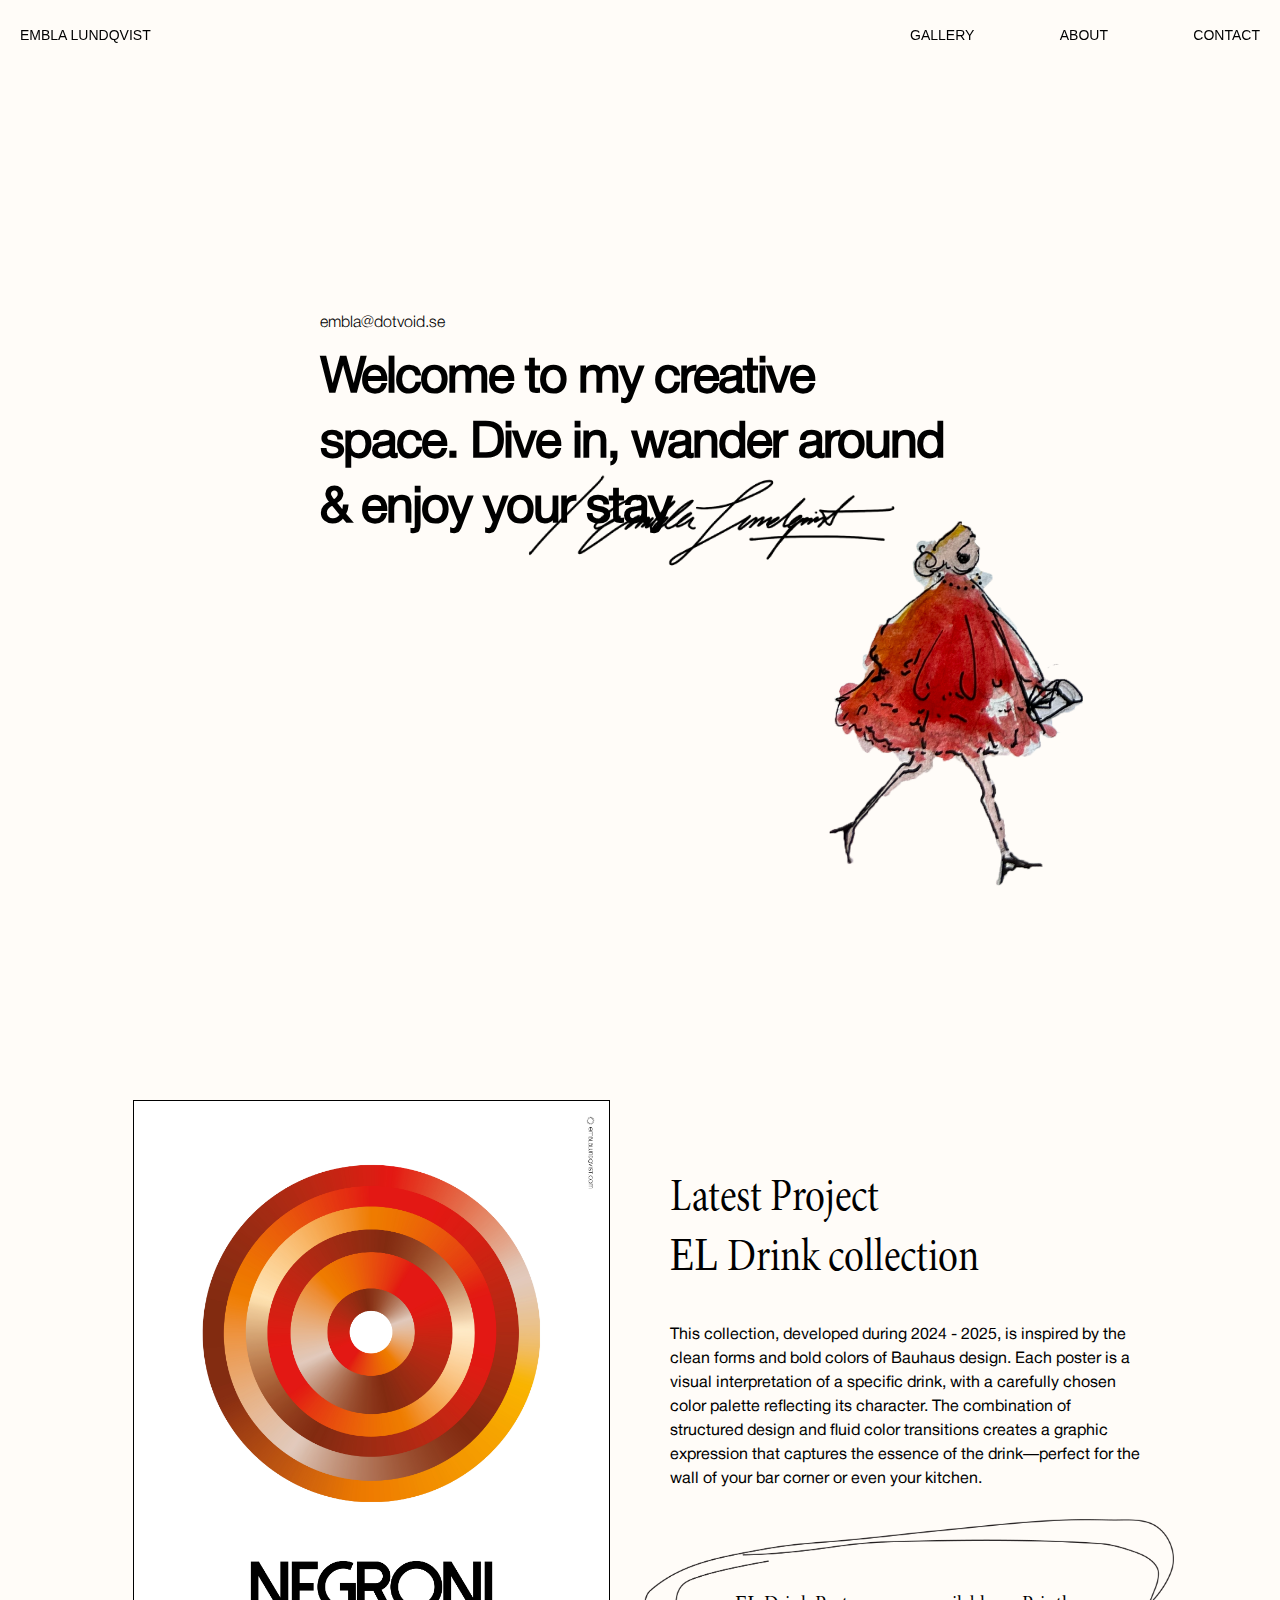
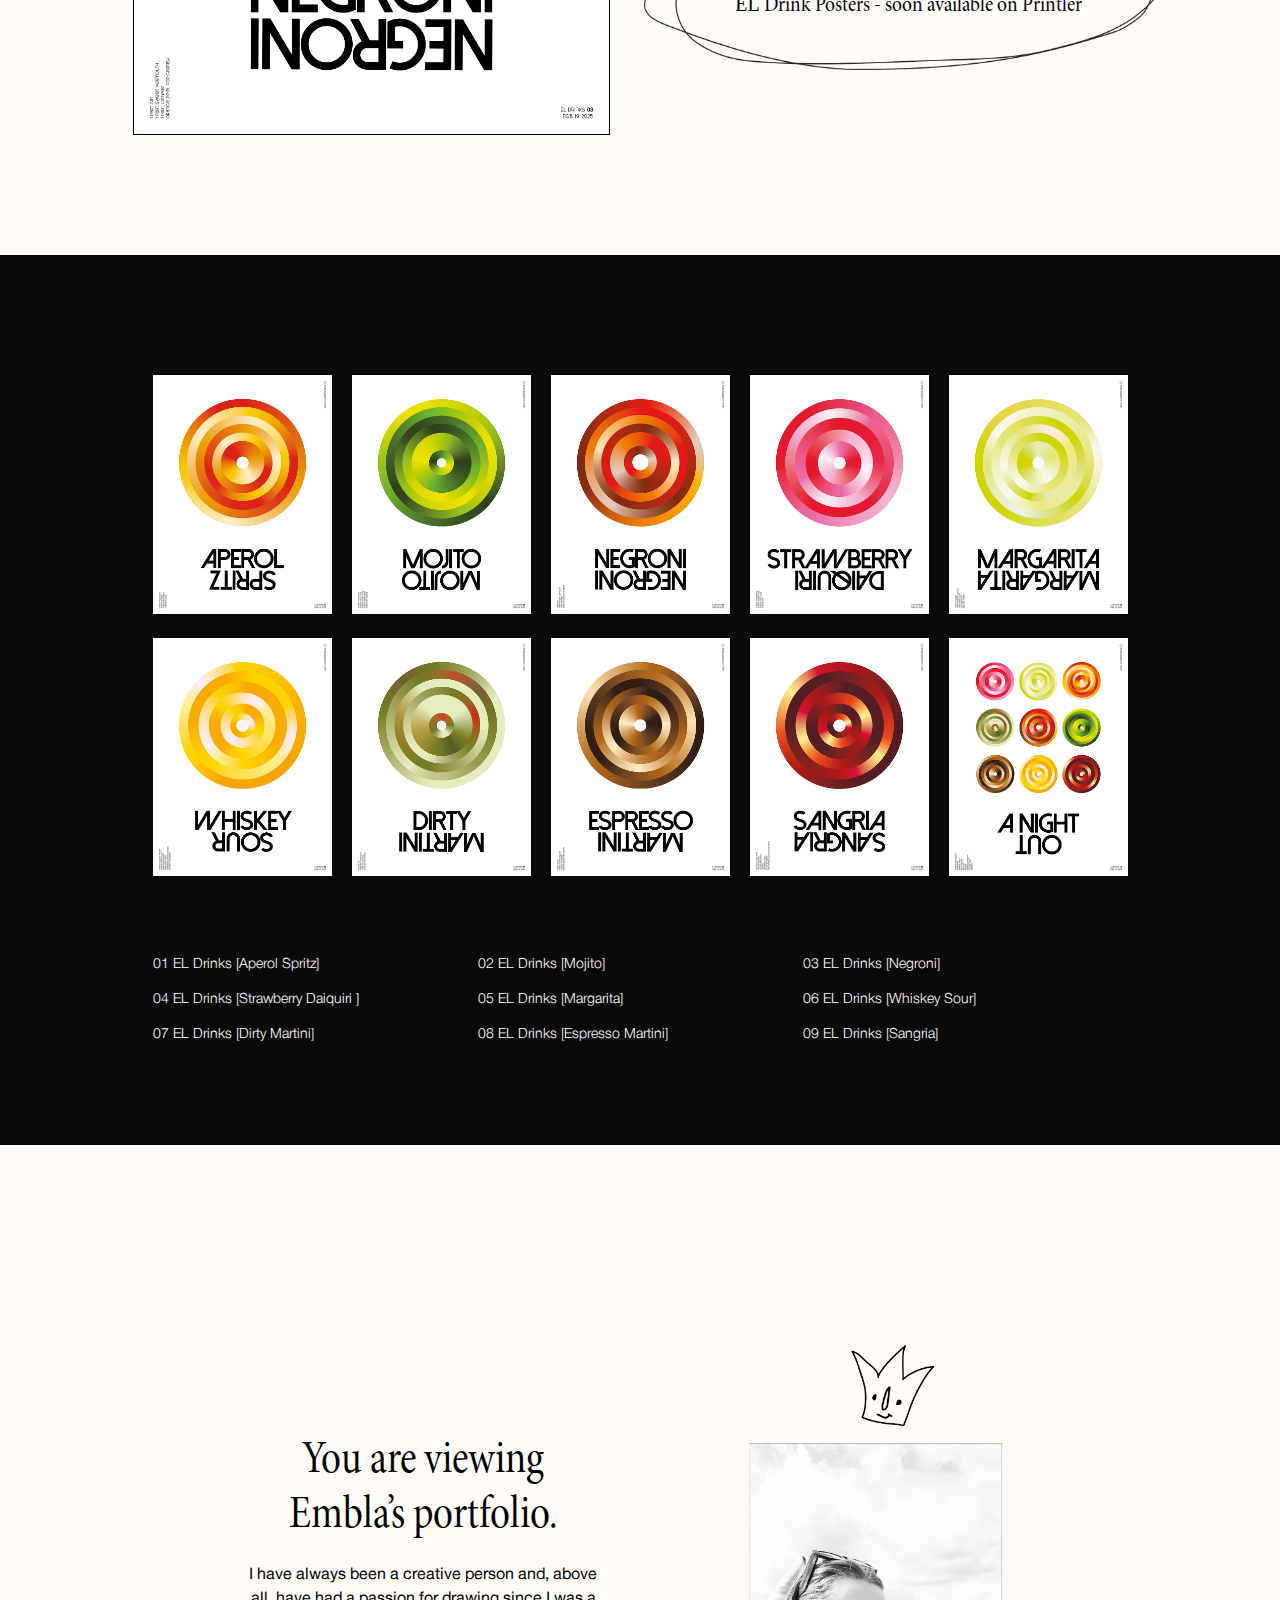
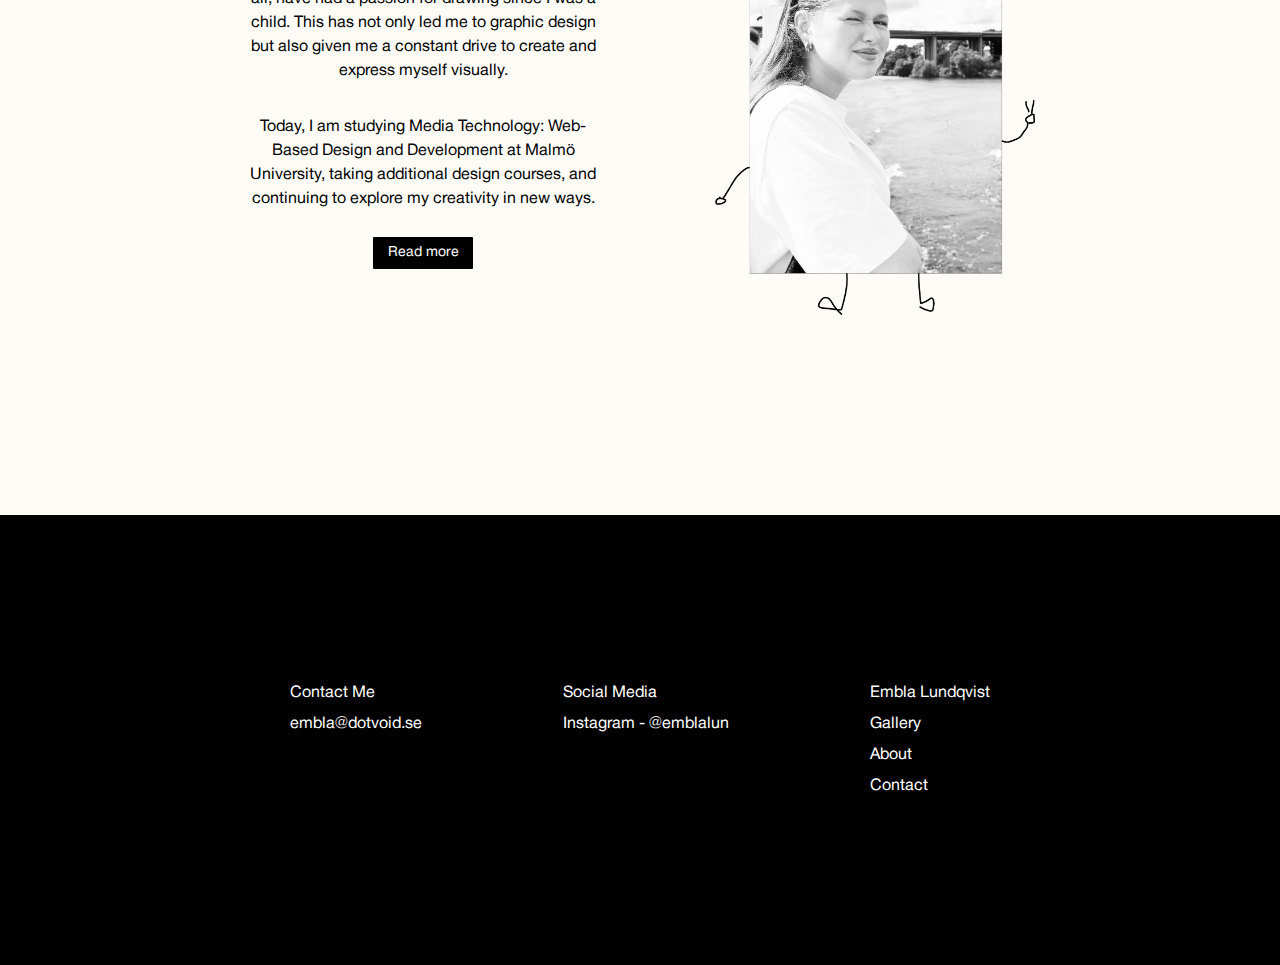
==== commit 8770d8a7: "kommenterade bort knapp" ====
--- a/index.html
+++ b/index.html
@@ -59,7 +59,7 @@
                 <p>This collection, developed during 2024 - 2025, is inspired by the clean forms and bold colors of Bauhaus design. Each poster is a visual interpretation of a specific drink, with a carefully chosen color palette reflecting its character. The combination of structured design and fluid color transitions creates a graphic expression that captures the essence of the drink—perfect for the wall of your bar corner or even your kitchen.</p>
                 <div id="inRingSection">
                     <h1><span id="elWord">EL</span> Drink Posters - soon available on Printler</h1>
-                    <div id="shopNowButton">Shop</div>
+                    <!-- <div id="shopNowButton">Shop</div> -->
                     <div id="inRingImg"></div>
                 </div>
             </div>
--- a/index.css
+++ b/index.css
@@ -417,7 +417,7 @@
 
 #footerSection {
     display: flex;
-    width: 1000px;
+    width: 700px;
     justify-content: space-between;
 }
 
@@ -569,7 +569,7 @@
     }
 
     #footerSection {
-        width: 100%;
+        width: 700px;
     }
 
     #latestProjectInfoBox {
@@ -669,7 +669,9 @@
         margin: auto;
     }
 
-    
+    #footerSection {
+        width: 500px;
+    }
 }
 
 @media (max-width: 670px) {
@@ -716,6 +718,10 @@
         bottom: -164px;
         right: 30px;
         
+    }
+
+    #latestProjectGalleriContainer {
+        margin-top: 0px;
     }
 
     #latestProjectInfoBox h1 {
@@ -860,4 +866,16 @@
         margin-bottom: 150px;
     }
 
-}+    #footerSection {
+        width: 300px;
+        flex-direction: column;
+        text-align: center;
+    }
+
+    .latestProjectGalleriPost img {
+        height: 300px;
+        width: auto;
+    }
+}
+
+
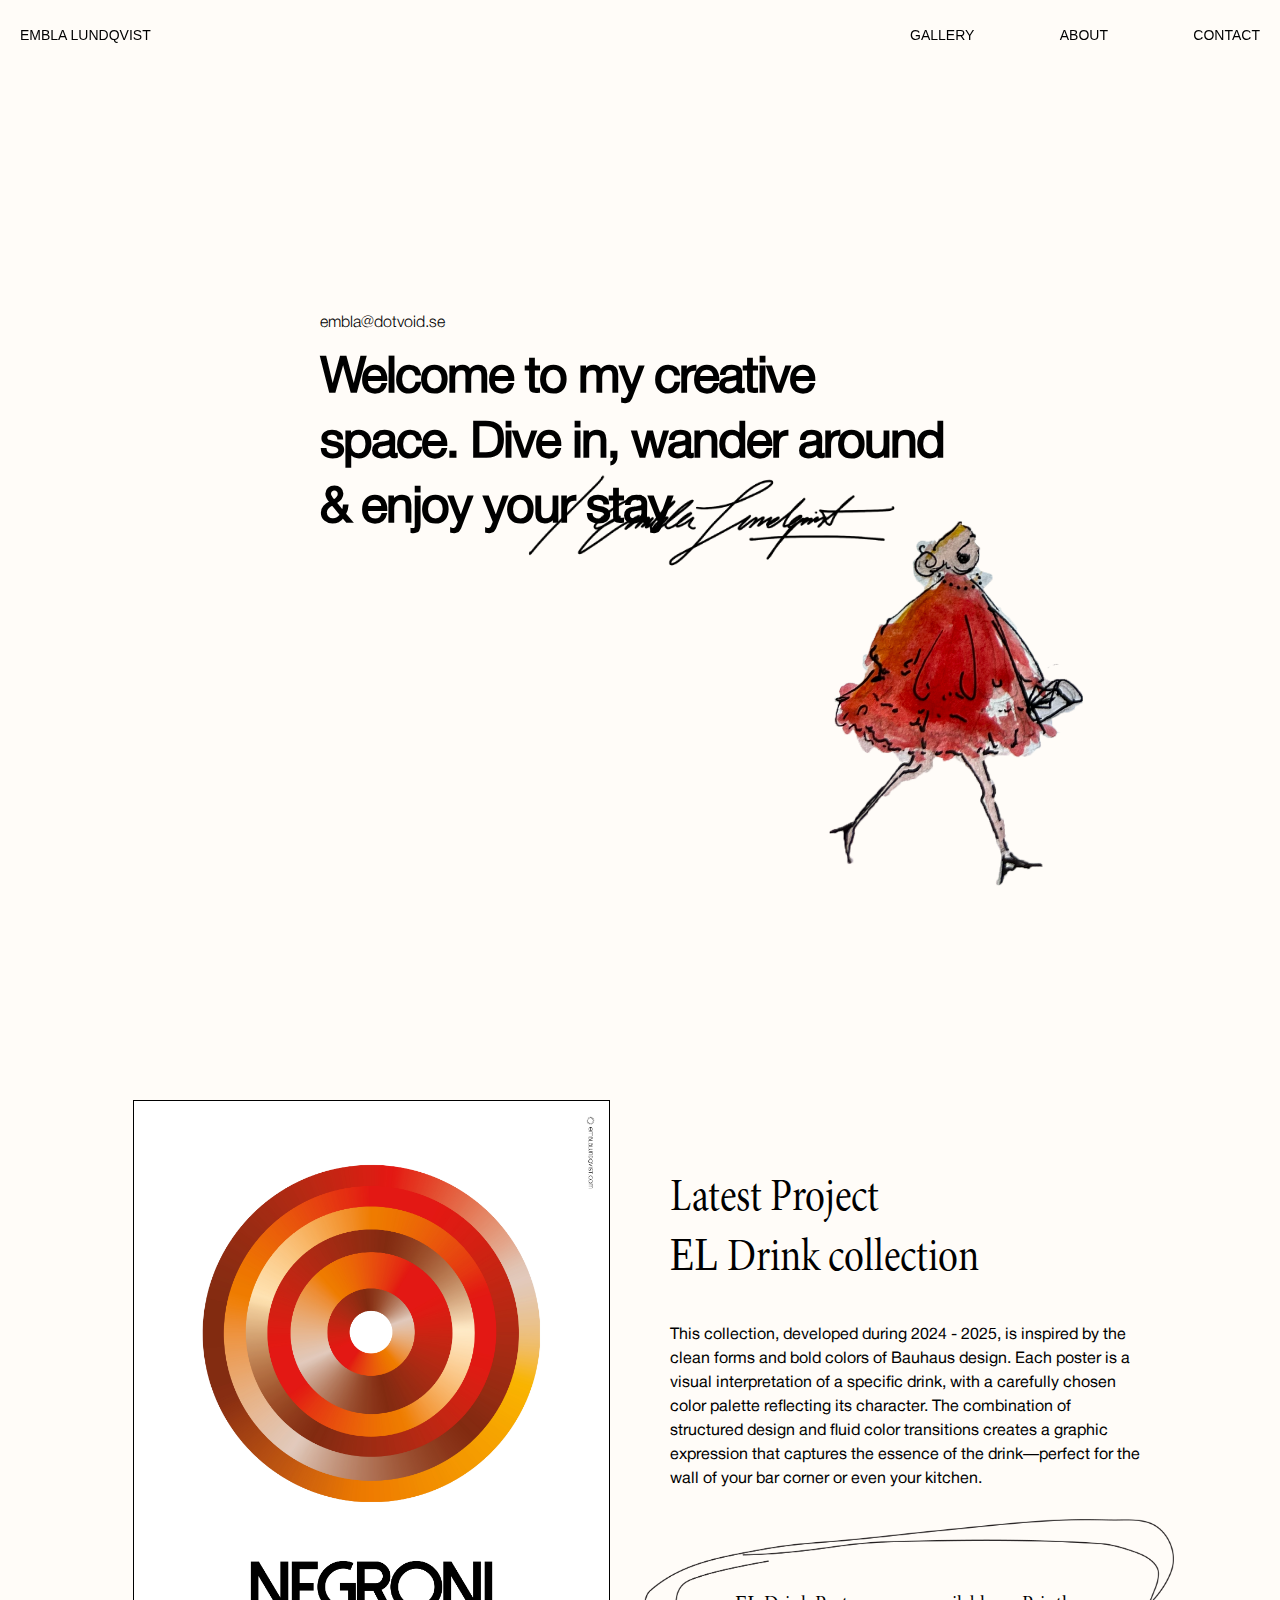
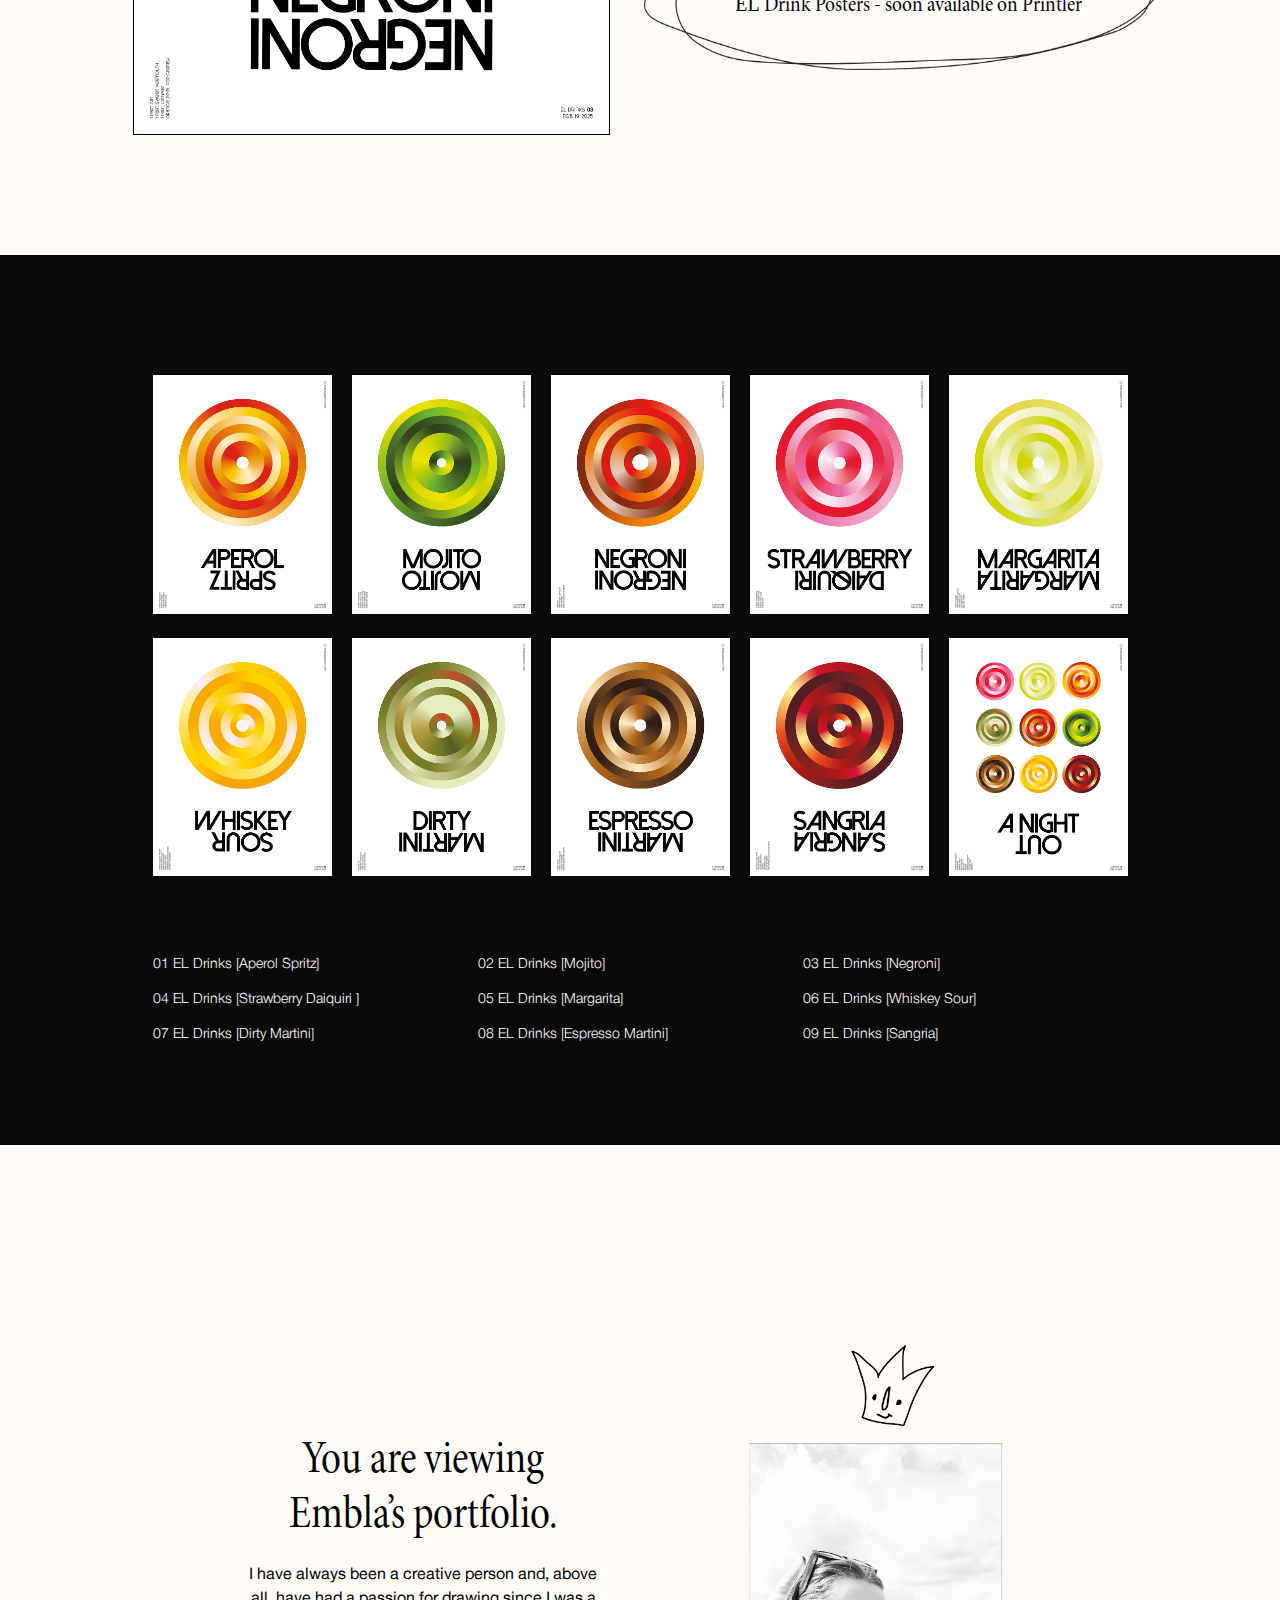
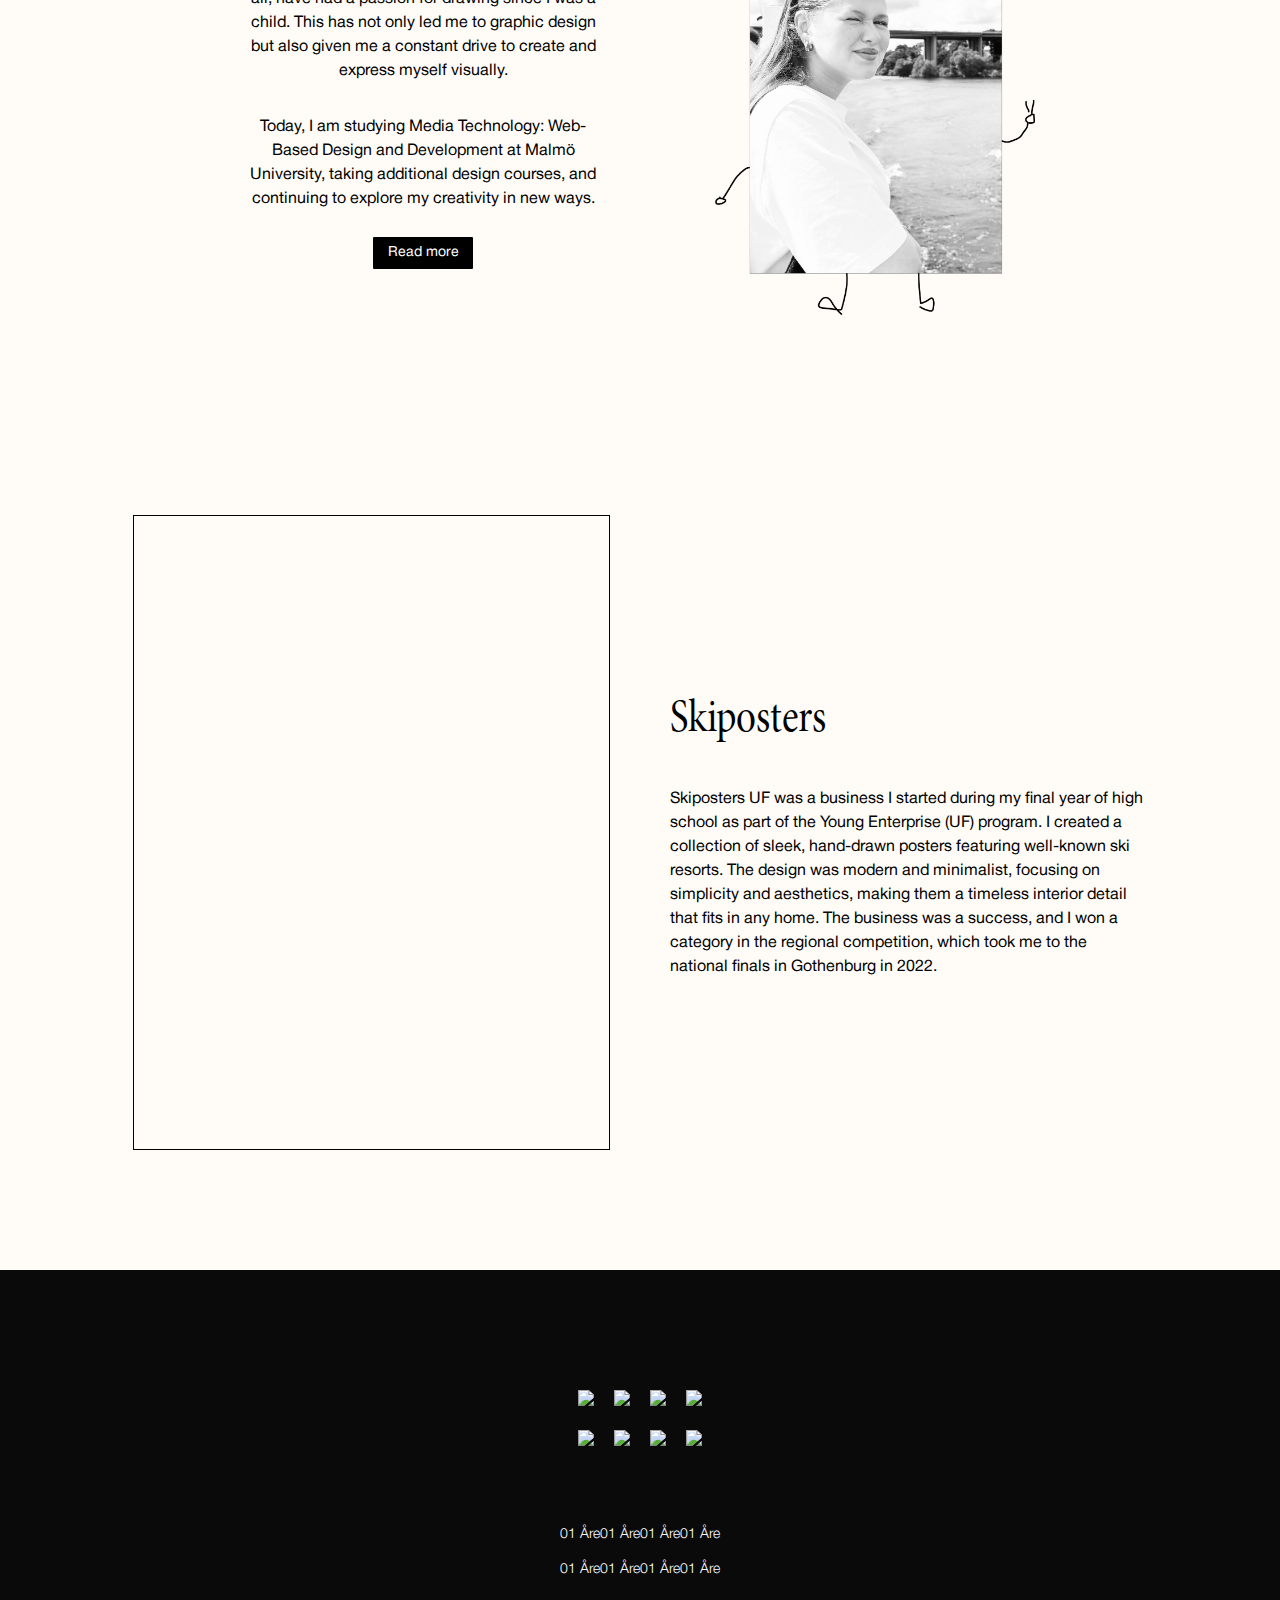
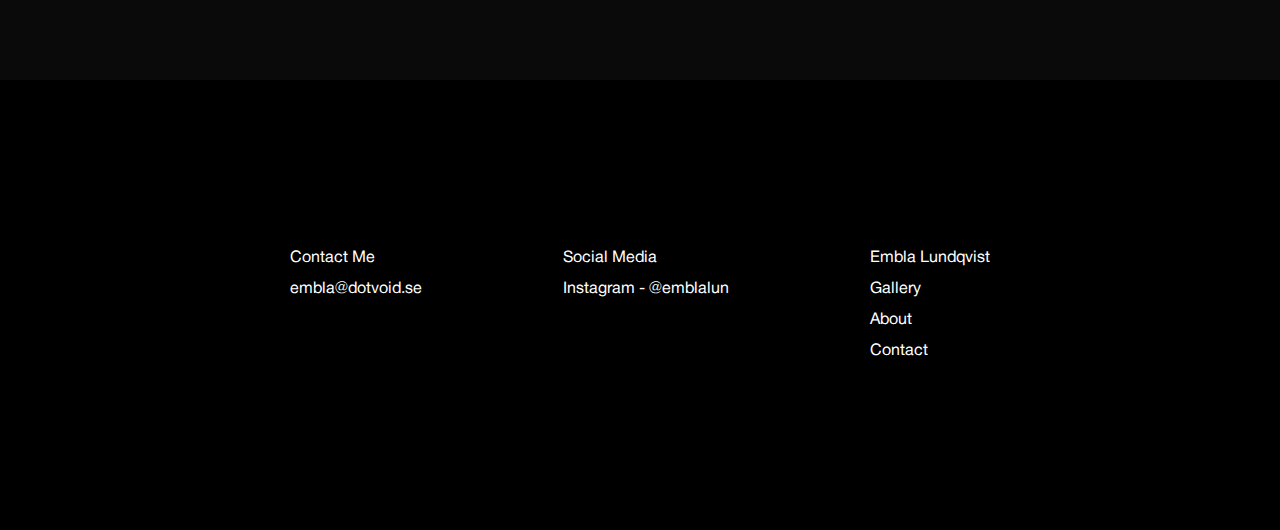
==== commit c9e98454: "skiposter added layout" ====
--- a/index.html
+++ b/index.html
@@ -64,6 +64,7 @@
                 </div>
             </div>
         </div>
+
         <div id="latestProjectGalleriContainer">
             <div id="latestProjectGalleriSection">
 
@@ -130,8 +131,6 @@
                         <p>09 EL Drinks [Sangria]</p>
                     </div>
                 </div>
-
-
             </div>
         </div>
     </div>
@@ -158,6 +157,83 @@
         </div>
     </div>
 
+
+    
+
+    <div id="skiposterFirstPage">
+        <div id="sFPCloseUp">
+            <div id="sFPBigPoster"></div>
+            <div id="sFPInfoBox">
+                <h1>Skiposters</h1>
+                <p>Skiposters UF was a business I started during my final year of high school as part of the Young Enterprise (UF) program. I created a collection of sleek, hand-drawn posters featuring well-known ski resorts. The design was modern and minimalist, focusing on simplicity and aesthetics, making them a timeless interior detail that fits in any home. The business was a success, and I won a category in the regional competition, which took me to the national finals in Gothenburg in 2022.
+                </p>
+            </div>
+        </div>
+
+        <div id="sFPGalleriContainer">
+            <div id="sFPGalleriSection">
+
+                <div id="sFPGalleriRowGrid">
+                    <div class="sFPGalleriPost">
+                        <img src="img/Skiposters/skipostersÅre.PNG">
+                    </div>
+                    <div class="sFPGalleriPost">
+                        <img src="img/Skiposters/skipostersÅre.PNG">
+                    </div>
+                    <div class="sFPGalleriPost">
+                        <img src="img/Skiposters/skipostersÅre.PNG">
+                    </div>
+                    <div class="sFPGalleriPost">
+                        <img src="img/Skiposters/skipostersÅre.PNG">
+                    </div>
+                    <div class="sFPGalleriPost">
+                        <img src="img/Skiposters/skipostersÅre.PNG">
+                    </div>
+                    <div class="sFPGalleriPost">
+                        <img src="img/Skiposters/skipostersÅre.PNG">
+                    </div>
+                    <div class="sFPGalleriPost">
+                        <img src="img/Skiposters/skipostersÅre.PNG">
+                    </div>
+                    <div class="sFPGalleriPost">
+                        <img src="img/Skiposters/skipostersÅre.PNG">
+                    </div>
+                </div>
+
+                <div id="sFPGalleriInfoTextSectionGrid">
+                    <div class="sFPProjectGalleriInfoTextCell">
+                        <p>01 Åre</p>
+                    </div>
+                    <div class="sFPProjectGalleriInfoTextCell">
+                        <p>01 Åre</p>
+                    </div>
+                    <div class="sFPProjectGalleriInfoTextCell">
+                        <p>01 Åre</p>
+                    </div>
+                    <div class="sFPProjectGalleriInfoTextCell">
+                        <p>01 Åre</p>
+                    </div>
+                    <div class="sFPProjectGalleriInfoTextCell">
+                        <p>01 Åre</p>
+                    </div>
+                    <div class="sFPProjectGalleriInfoTextCell">
+                        <p>01 Åre</p>
+                    </div>
+                    <div class="sFPProjectGalleriInfoTextCell">
+                        <p>01 Åre</p>
+                    </div>
+                    <div class="sFPProjectGalleriInfoTextCell">
+                        <p>01 Åre</p>
+                    </div>
+                </div>
+            </div>
+        </div>
+    </div>
+
+
+
+
+
     <footer>
         <div id="footerSection">
             <div class="footerSmallSections">
--- a/index.css
+++ b/index.css
@@ -171,9 +171,6 @@
 
 /* Latest project */
 
-#latestProject {
- 
-}
 
 #latestProjectCloseUp {
     display: flex;
@@ -274,13 +271,13 @@
     padding-top: 120px;
 }
 
-.latestProjectGalleriRow {
+/* .latestProjectGalleriRow {
     display: flex;
     flex-direction: row;
     width: 1224px;
     justify-content: space-between;
     margin-bottom: 10px;
-}
+} */
 
 #latestProjectGalleriRowGrid {
     display: grid;
@@ -300,13 +297,13 @@
     margin-top: 120px;
 }
 
-.latestProjectGalleriInfoText p {
+/* .latestProjectGalleriInfoText p {
     font-family: 'helRegL';
     color: white;
     font-size: 14px;
     line-height: 20px;
     width: 300px;
-}
+} */
 
 #latestProjectGalleriInfoTextSectionGrid {
     display: grid;
@@ -400,6 +397,102 @@
 }
 
 
+
+
+
+#skiposterFirstPage {
+    display: flex;
+    justify-content: center;
+    flex-direction: column;
+}
+
+#sFPCloseUp {
+    display: flex;
+    margin: auto;
+}
+
+#sFPBigPoster {
+    background-image: url(img/Skiposters/skipostersCerv.PNG);
+    background-position: center;
+    background-repeat: no-repeat;
+    background-size: contain;
+    width: 477px;
+    height: 635px;
+    border: 0.3px black solid;
+}
+
+#sFPInfoBox {
+    width: 600px;
+    height: 635px;
+    display: flex;
+    flex-direction: column;
+    justify-content: center;
+    margin-left: 60px;
+}
+
+#sFPInfoBox p {
+    font-family: 'helRegN';
+    line-height: 24px;
+}
+
+#sFPInfoBox h1 {
+    font-size: 40px;
+    font-family: 'minionProReg';
+    transform: scale(1, 1.15);
+    display: inline-block;
+    font-weight: normal; 
+}
+
+/* SkiposterGalleriContainer */
+
+#sFPGalleriContainer {
+    width: 100%;
+    /* height: 1120px; */
+    background-color: rgba(10, 10, 10, 1);
+    margin-top: 120px;
+    display: flex;
+    justify-content: center;
+}
+
+#sFPGalleriRowGrid {
+    display: grid;
+    grid-template-columns: repeat(4, 1fr); /* 5 lika breda kolumner */
+    grid-template-rows: repeat(2, auto); /* 2 rader som anpassar sig efter innehållet */
+    gap: 20px; /* Mellanrum mellan rutorna */
+    margin: auto;
+}
+
+.sFPGalleriPost img {
+    height: 300px; /* Sätter en fast höjd */
+    width: auto; /* Bredden justeras automatiskt */
+}
+
+#sFPGalleriSection {
+    display: flex;
+    flex-direction: column;
+    margin-top: 120px;
+    margin-bottom: 100px;
+}
+
+#sFPGalleriInfoTextSectionGrid {
+    display: grid;
+    grid-template-columns: repeat(4, 1fr); /* 5 lika breda kolumner */
+    grid-template-rows: repeat(1, auto); /* 2 rader som anpassar sig efter innehållet */
+    margin-top: 60px;
+}
+
+.sFPProjectGalleriInfoTextCell p {
+    color: white;
+    font-size: 14px;
+    line-height: 20px;
+    font-family: 'helRegL';
+    margin: 15px 0 0 0;
+    
+}
+
+
+
+
 footer {
     height: 450px;
     background-color: black;
@@ -420,6 +513,8 @@
     width: 700px;
     justify-content: space-between;
 }
+
+
 
 
 
@@ -512,6 +607,32 @@
     #inRingImg {
         width: 530px;
     }
+
+    #sFPBigPoster {
+        background-image: url(img/Skiposters/skipostersCerv.PNG);
+        background-position: center;
+        background-repeat: no-repeat;
+        background-size: contain;
+        width: 477px;
+        height: 635px;
+        border: 0.3px black solid;
+    }
+
+    #sFPInfoBox {
+        width: 477px;
+        height: 635px;
+        display: flex;
+        flex-direction: column;
+        justify-content: center;
+        margin-left: 60px;
+    }
+
+
+    
+    /* .sFPGalleriPost img {
+        width: 179px;
+        height: auto;
+    } */
     
 }
 
@@ -574,10 +695,45 @@
 
     #latestProjectInfoBox {
         margin: auto;
-    }
-
+        height: 512px;
+        margin-top: 40px;
+    }
+
+    /* #latestProjectBigPosterSki {
+        width: 591px;
+        height: 787px;
+        margin: auto;
+    } */
     
-
+    #sFPBigPoster {
+        width: 591px;
+        height: 787px;
+        margin: auto;
+    }
+
+    #sFPCloseUp {
+        flex-direction: column;
+    }
+
+    #sFPInfoBox {
+        margin: auto;
+        height: 280px;
+        margin-top: 40px;
+    }
+
+    #sFPGalleriRowGrid {
+        display: grid;
+        grid-template-columns: repeat(3, 1fr); /* 5 lika breda kolumner */
+        grid-template-rows: repeat(3, auto); /* 2 rader som anpassar sig efter innehållet */
+        gap: 20px; /* Mellanrum mellan rutorna */
+    }
+
+    #sFPGalleriInfoTextSectionGrid {
+        display: grid;
+        grid-template-columns: repeat(3, 1fr); /* 5 lika breda kolumner */
+        grid-template-rows: repeat(1, auto); /* 2 rader som anpassar sig efter innehållet */
+        margin-top: 60px;
+    }
 }
 
 
@@ -643,6 +799,8 @@
 
     #latestProjectInfoBox {
         margin: auto;
+        height: 515px;
+        margin-top: 40px;
     }
 
     #latestProjectGalleriInfoTextSectionGrid {
@@ -672,29 +830,82 @@
     #footerSection {
         width: 500px;
     }
-}
-
-@media (max-width: 670px) {
-
-    body {
-        min-width: 380px;
-    }
-
-    nav {
-        flex-direction: column;
-    }
-
-    #navOptionsContainer {
-        width: 300px;
-        font-weight: medium;
-    }
-
-    #latestProjectGalleriRowGrid {
+
+    /* #latestProjectBigPosterSki {
+        width: 591px;
+        height: 787px;
+        margin: auto;
+    } */
+
+
+    #sFPGalleriRowGrid {
         display: grid;
         grid-template-columns: repeat(2, 1fr); /* 5 lika breda kolumner */
         grid-template-rows: repeat(5, auto); /* 2 rader som anpassar sig efter innehållet */
         gap: 20px; /* Mellanrum mellan rutorna */
     }
+
+    .sFPGalleriPost img {
+        height: 397px;
+        width: auto;
+    }
+
+    #sFPCloseUp {
+        flex-direction: column;
+    }
+
+
+    #sFPBigPoster {
+        width: 591px;
+        height: 787px;
+        margin: auto;
+    }
+
+    #sFPInfoBox {
+        margin: auto;
+        height: 280px;
+        margin-top: 40px;
+    }
+
+    #sFPGalleriInfoTextSectionGrid {
+        grid-template-columns: repeat(2, 1fr);
+        column-gap: 20px;
+    }
+}
+
+
+
+
+
+
+@media (max-width: 670px) {
+
+
+    body {
+        min-width: 380px;
+    }
+
+    nav {
+        flex-direction: column;
+        height: 67px;
+    }
+
+    #navOptionsContainer {
+        width: 300px;
+        font-weight: medium;
+    }
+
+    #navOptionsContainer p {
+        margin: 0px;
+        margin-bottom: 10px;
+        margin-top: 15px;
+    }
+
+    #navName p {
+        margin: 0px;
+        margin-top: 10px;
+    }
+
 
 
     #hSBot {
@@ -722,6 +933,8 @@
 
     #latestProjectGalleriContainer {
         margin-top: 0px;
+        padding-top: 40px;
+
     }
 
     #latestProjectInfoBox h1 {
@@ -735,8 +948,9 @@
         margin: auto;
         margin-top: 0px;
         margin-bottom: 0px;
-    
-    }
+    }
+
+   
 
     #inRingSection h1 {
         font-size: 16px;
@@ -750,11 +964,6 @@
         gap: 20px; /* Mellanrum mellan rutorna */
     }
 
-    .latestProjectGalleriPost img {
-        height: 397px;
-        width: auto;
-    }
-
     #AboutMeLandingPageContainer {
         flex-direction: column;
     }
@@ -775,11 +984,18 @@
         width: 100%;
         padding-left: 20px;
         padding-right: 20px;
+        height: 512px;
+        margin-top: 20px;
+    }
+
+    #latestProjectGalleriSection {
+        margin-bottom: 60px;
     }
 
     #latestProjectGalleriInfoTextSectionGrid {
         grid-template-columns: repeat(1, 1fr);
         column-gap: 20px;
+        margin-top: 40px;
     }
 
     #AboutMeLandingPageContainer {
@@ -792,7 +1008,7 @@
     }
 
     #AboutMeLandingPageSection {
-        height: 1225px;
+        height: 1050px;
         padding-top: 100px;
         padding-bottom: 100px;
     }
@@ -873,9 +1089,79 @@
     }
 
     .latestProjectGalleriPost img {
-        height: 300px;
+        height: 330px;
         width: auto;
     }
-}
-
-
+
+    /* #latestProjectBigPosterSki {
+        width: 300px;
+        height: 399px;
+        margin: auto;
+    } */
+
+
+    #sFPGalleriRowGrid {
+        display: grid;
+        grid-template-columns: repeat(1, 1fr); /* 5 lika breda kolumner */
+        grid-template-rows: repeat(10, auto); /* 2 rader som anpassar sig efter innehållet */
+        gap: 20px; /* Mellanrum mellan rutorna */
+    }
+
+    .sFPGalleriPost img {
+        height: 330px;
+        width: auto;
+    }
+
+
+    #sFPGalleriContainer {
+        margin-top: 0px;
+    }
+
+    #sFPInfoBox h1 {
+        font-size: 30px; 
+        text-align: center;
+    }
+
+    #sFPInfoBox p {
+        text-align: center;
+        max-width: 350px;
+        margin: auto;
+        margin-top: 0px;
+        margin-bottom: 0px;
+    
+    }
+
+    #sFPCloseUp {
+        flex-direction: column;
+    }
+
+
+    #sFPBigPoster {
+        width: 300px;
+        height: 399px;
+        margin: auto;
+    }
+
+    #sFPInfoBox {
+        margin: auto;
+        width: 100%;
+        padding-left: 20px;
+        padding-right: 20px;
+        height: 370px;
+        margin-top: 20px;
+        margin-bottom: 40px;
+    }
+
+    #sFPGalleriInfoTextSectionGrid {
+        grid-template-columns: repeat(1, 1fr);
+        column-gap: 20px;
+        margin-top: 0px;
+    }
+
+    #sFPGalleriSection {
+        margin-top: 40px;
+        margin-bottom: 40px;
+    }
+}
+
+
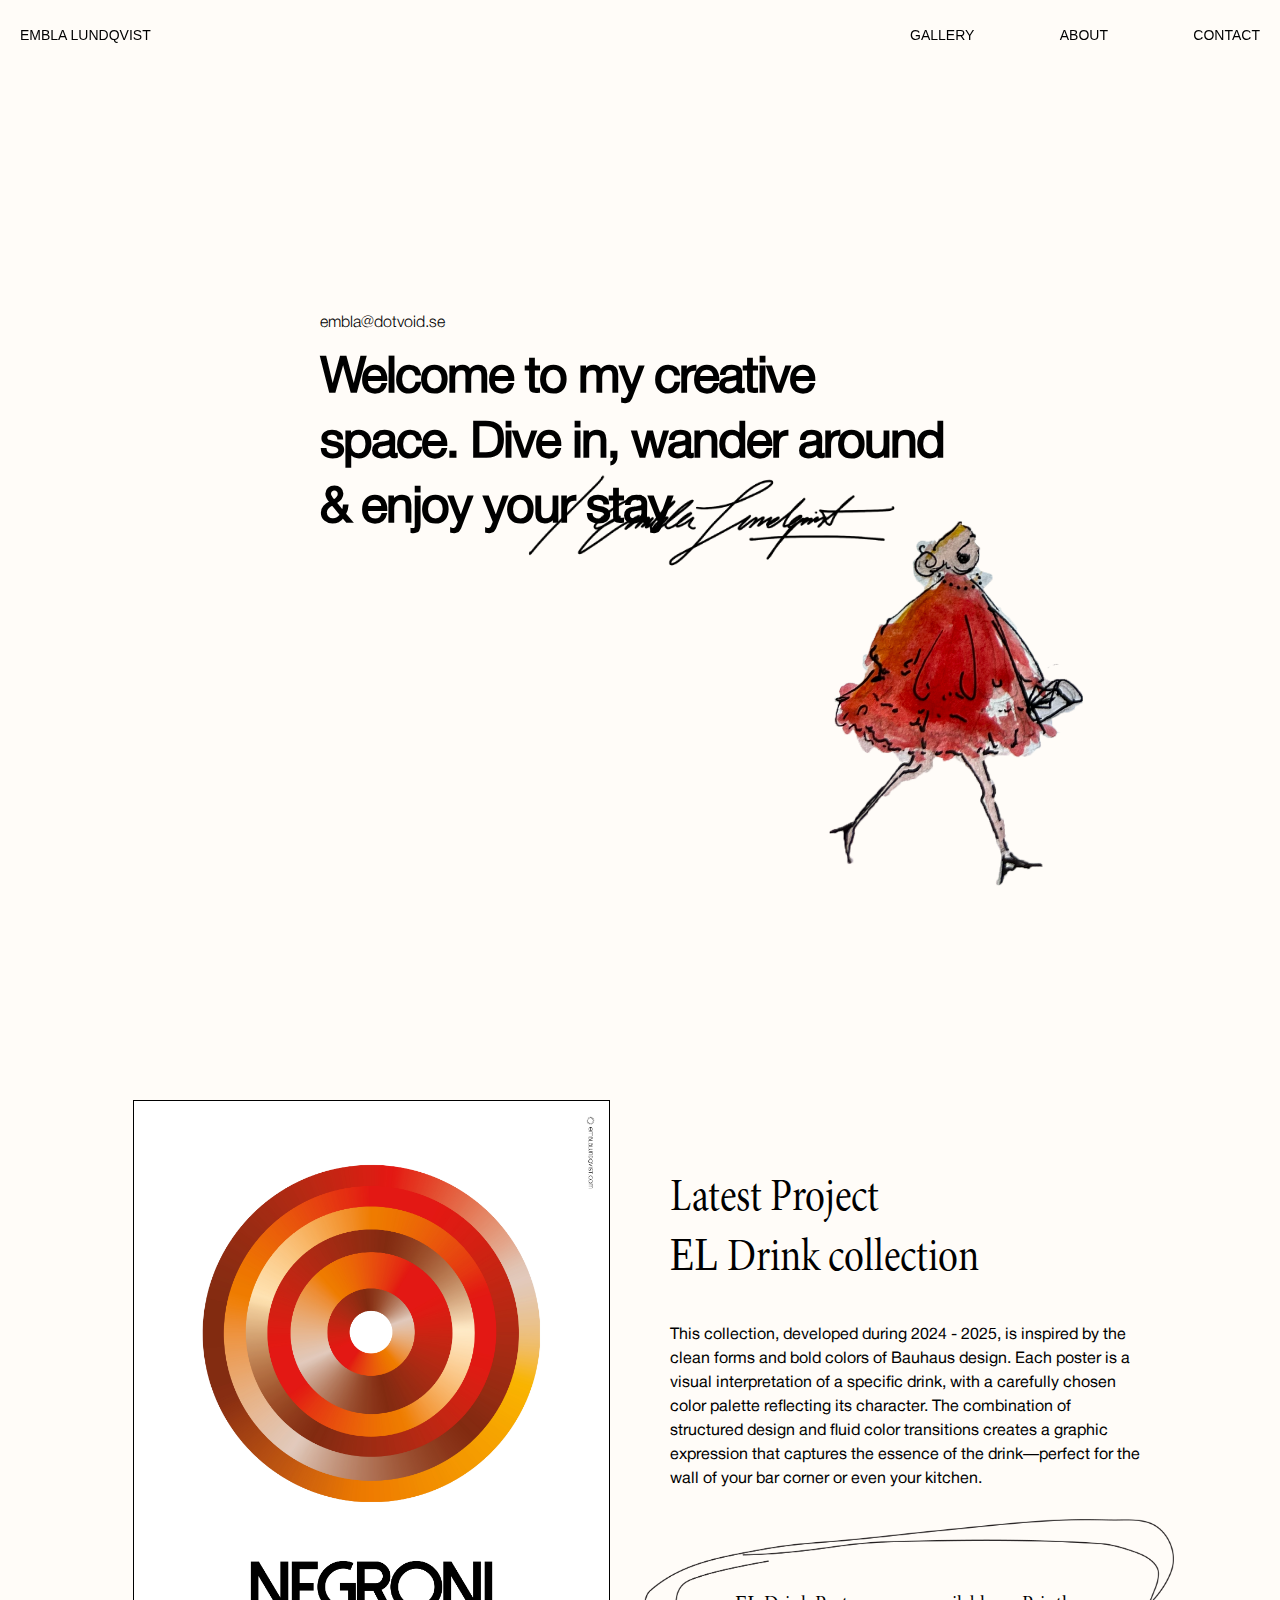
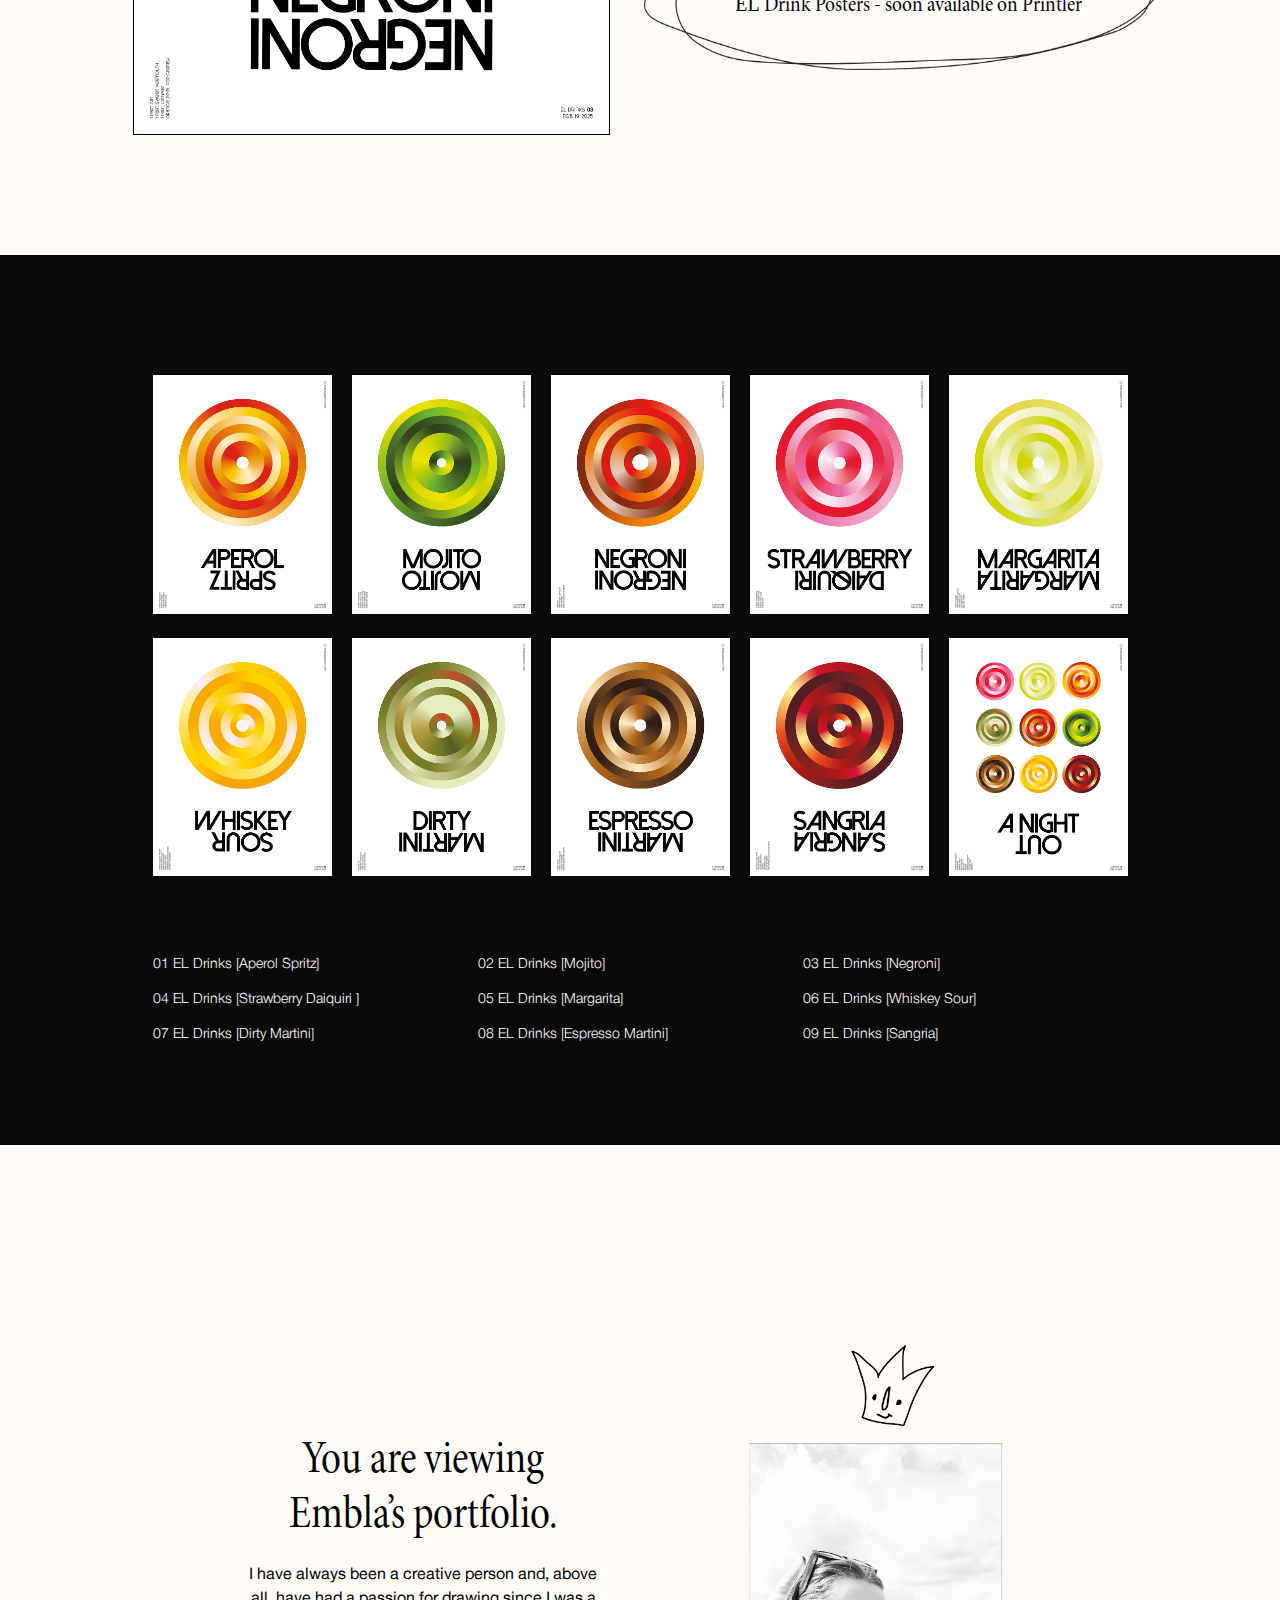
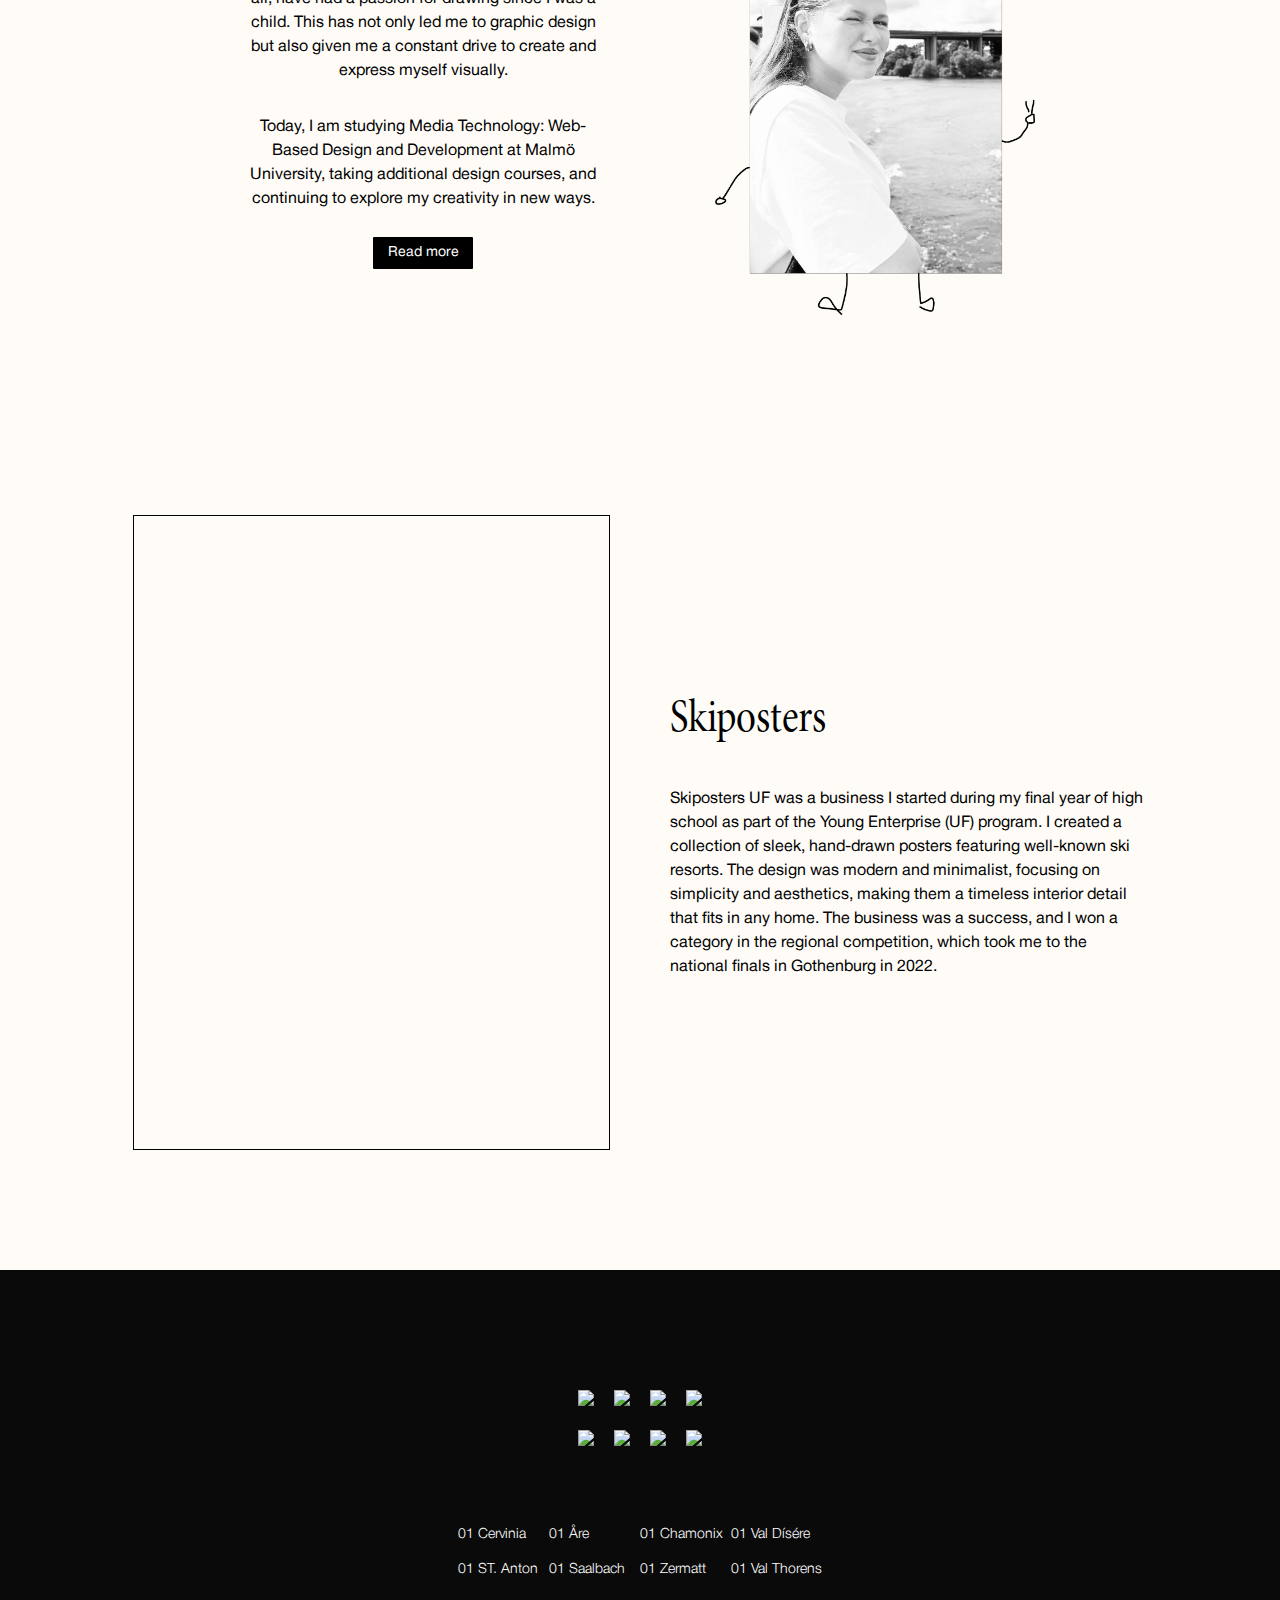
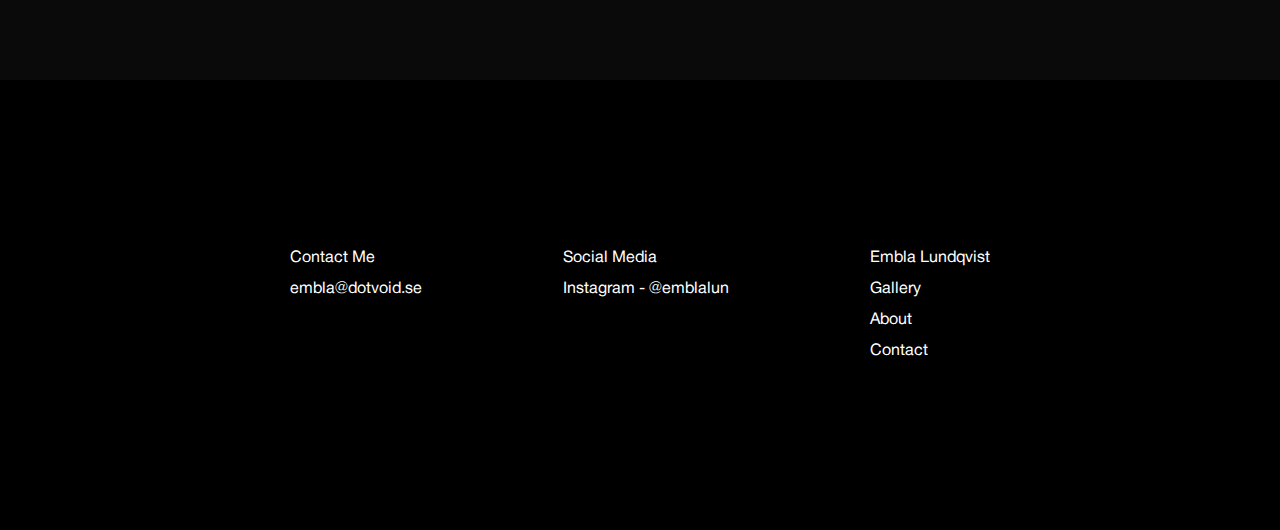
==== commit 660a1dde: "Rärr skiposters och namn" ====
--- a/index.html
+++ b/index.html
@@ -175,55 +175,55 @@
 
                 <div id="sFPGalleriRowGrid">
                     <div class="sFPGalleriPost">
+                        <img src="img/Skiposters/skipostersCerv.PNG">
+                    </div>
+                    <div class="sFPGalleriPost">
                         <img src="img/Skiposters/skipostersÅre.PNG">
                     </div>
                     <div class="sFPGalleriPost">
-                        <img src="img/Skiposters/skipostersÅre.PNG">
-                    </div>
-                    <div class="sFPGalleriPost">
-                        <img src="img/Skiposters/skipostersÅre.PNG">
-                    </div>
-                    <div class="sFPGalleriPost">
-                        <img src="img/Skiposters/skipostersÅre.PNG">
-                    </div>
-                    <div class="sFPGalleriPost">
-                        <img src="img/Skiposters/skipostersÅre.PNG">
-                    </div>
-                    <div class="sFPGalleriPost">
-                        <img src="img/Skiposters/skipostersÅre.PNG">
-                    </div>
-                    <div class="sFPGalleriPost">
-                        <img src="img/Skiposters/skipostersÅre.PNG">
-                    </div>
-                    <div class="sFPGalleriPost">
-                        <img src="img/Skiposters/skipostersÅre.PNG">
+                        <img src="img/Skiposters/skipostersCham.PNG">
+                    </div>
+                    <div class="sFPGalleriPost">
+                        <img src="img/Skiposters/skipostersVD.PNG">
+                    </div>
+                    <div class="sFPGalleriPost">
+                        <img src="img/Skiposters/skipostersSTa.PNG">
+                    </div>
+                    <div class="sFPGalleriPost">
+                        <img src="img/Skiposters/skipostersSal.PNG">
+                    </div>
+                    <div class="sFPGalleriPost">
+                        <img src="img/Skiposters/skipostersZermatt.PNG">
+                    </div>
+                    <div class="sFPGalleriPost">
+                        <img src="img/Skiposters/skipostersVTPNG.PNG">
                     </div>
                 </div>
 
                 <div id="sFPGalleriInfoTextSectionGrid">
                     <div class="sFPProjectGalleriInfoTextCell">
+                        <p>01 Cervinia</p>
+                    </div>
+                    <div class="sFPProjectGalleriInfoTextCell">
                         <p>01 Åre</p>
                     </div>
                     <div class="sFPProjectGalleriInfoTextCell">
-                        <p>01 Åre</p>
-                    </div>
-                    <div class="sFPProjectGalleriInfoTextCell">
-                        <p>01 Åre</p>
-                    </div>
-                    <div class="sFPProjectGalleriInfoTextCell">
-                        <p>01 Åre</p>
-                    </div>
-                    <div class="sFPProjectGalleriInfoTextCell">
-                        <p>01 Åre</p>
-                    </div>
-                    <div class="sFPProjectGalleriInfoTextCell">
-                        <p>01 Åre</p>
-                    </div>
-                    <div class="sFPProjectGalleriInfoTextCell">
-                        <p>01 Åre</p>
-                    </div>
-                    <div class="sFPProjectGalleriInfoTextCell">
-                        <p>01 Åre</p>
+                        <p>01 Chamonix</p>
+                    </div>
+                    <div class="sFPProjectGalleriInfoTextCell">
+                        <p>01 Val Dísére</p>
+                    </div>
+                    <div class="sFPProjectGalleriInfoTextCell">
+                        <p>01 ST. Anton</p>
+                    </div>
+                    <div class="sFPProjectGalleriInfoTextCell">
+                        <p>01 Saalbach</p>
+                    </div>
+                    <div class="sFPProjectGalleriInfoTextCell">
+                        <p>01 Zermatt</p>
+                    </div>
+                    <div class="sFPProjectGalleriInfoTextCell">
+                        <p>01 Val Thorens</p>
                     </div>
                 </div>
             </div>
--- a/index.css
+++ b/index.css
@@ -412,7 +412,7 @@
 }
 
 #sFPBigPoster {
-    background-image: url(img/Skiposters/skipostersCerv.PNG);
+    background-image: url(img/Skiposters/skipostersCham.PNG);
     background-position: center;
     background-repeat: no-repeat;
     background-size: contain;
@@ -491,7 +491,7 @@
 }
 
 
-
+/* footer */
 
 footer {
     height: 450px;
@@ -609,7 +609,7 @@
     }
 
     #sFPBigPoster {
-        background-image: url(img/Skiposters/skipostersCerv.PNG);
+        background-image: url(img/Skiposters/skipostersCham.PNG);
         background-position: center;
         background-repeat: no-repeat;
         background-size: contain;
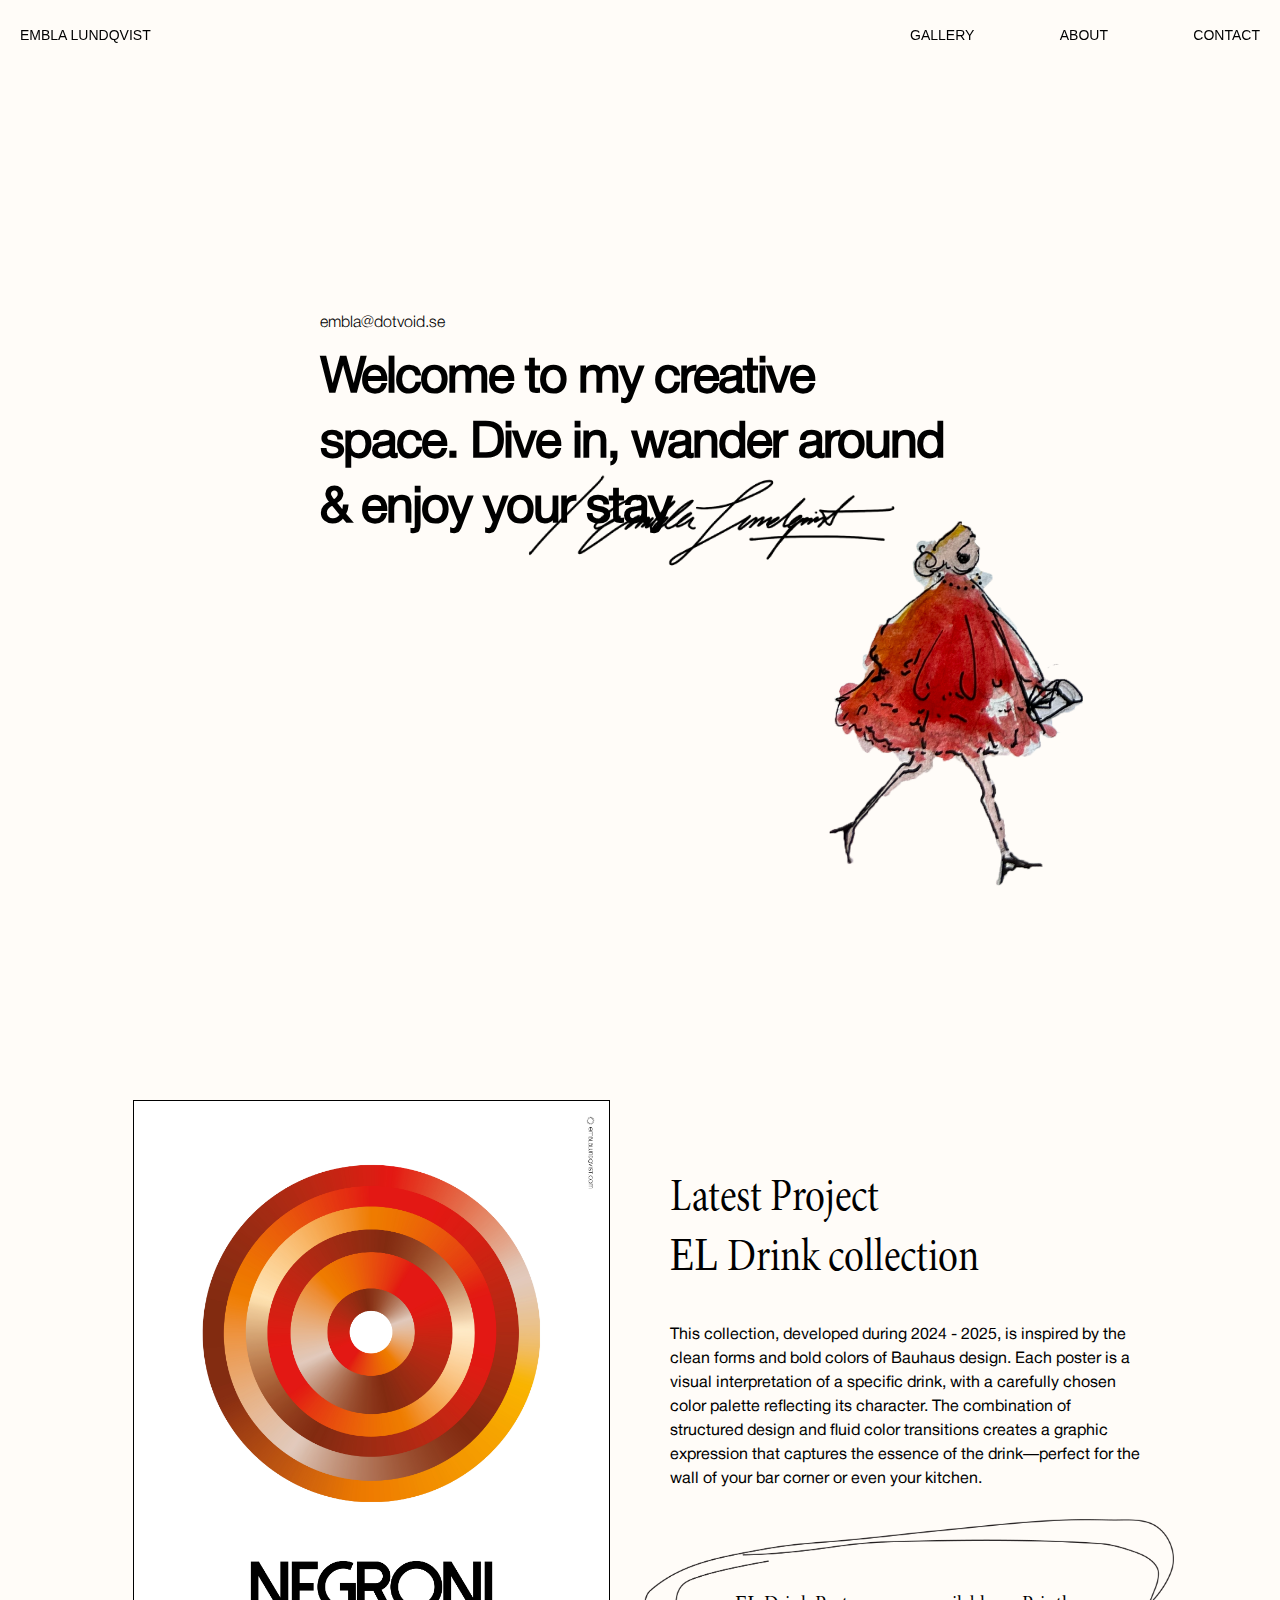
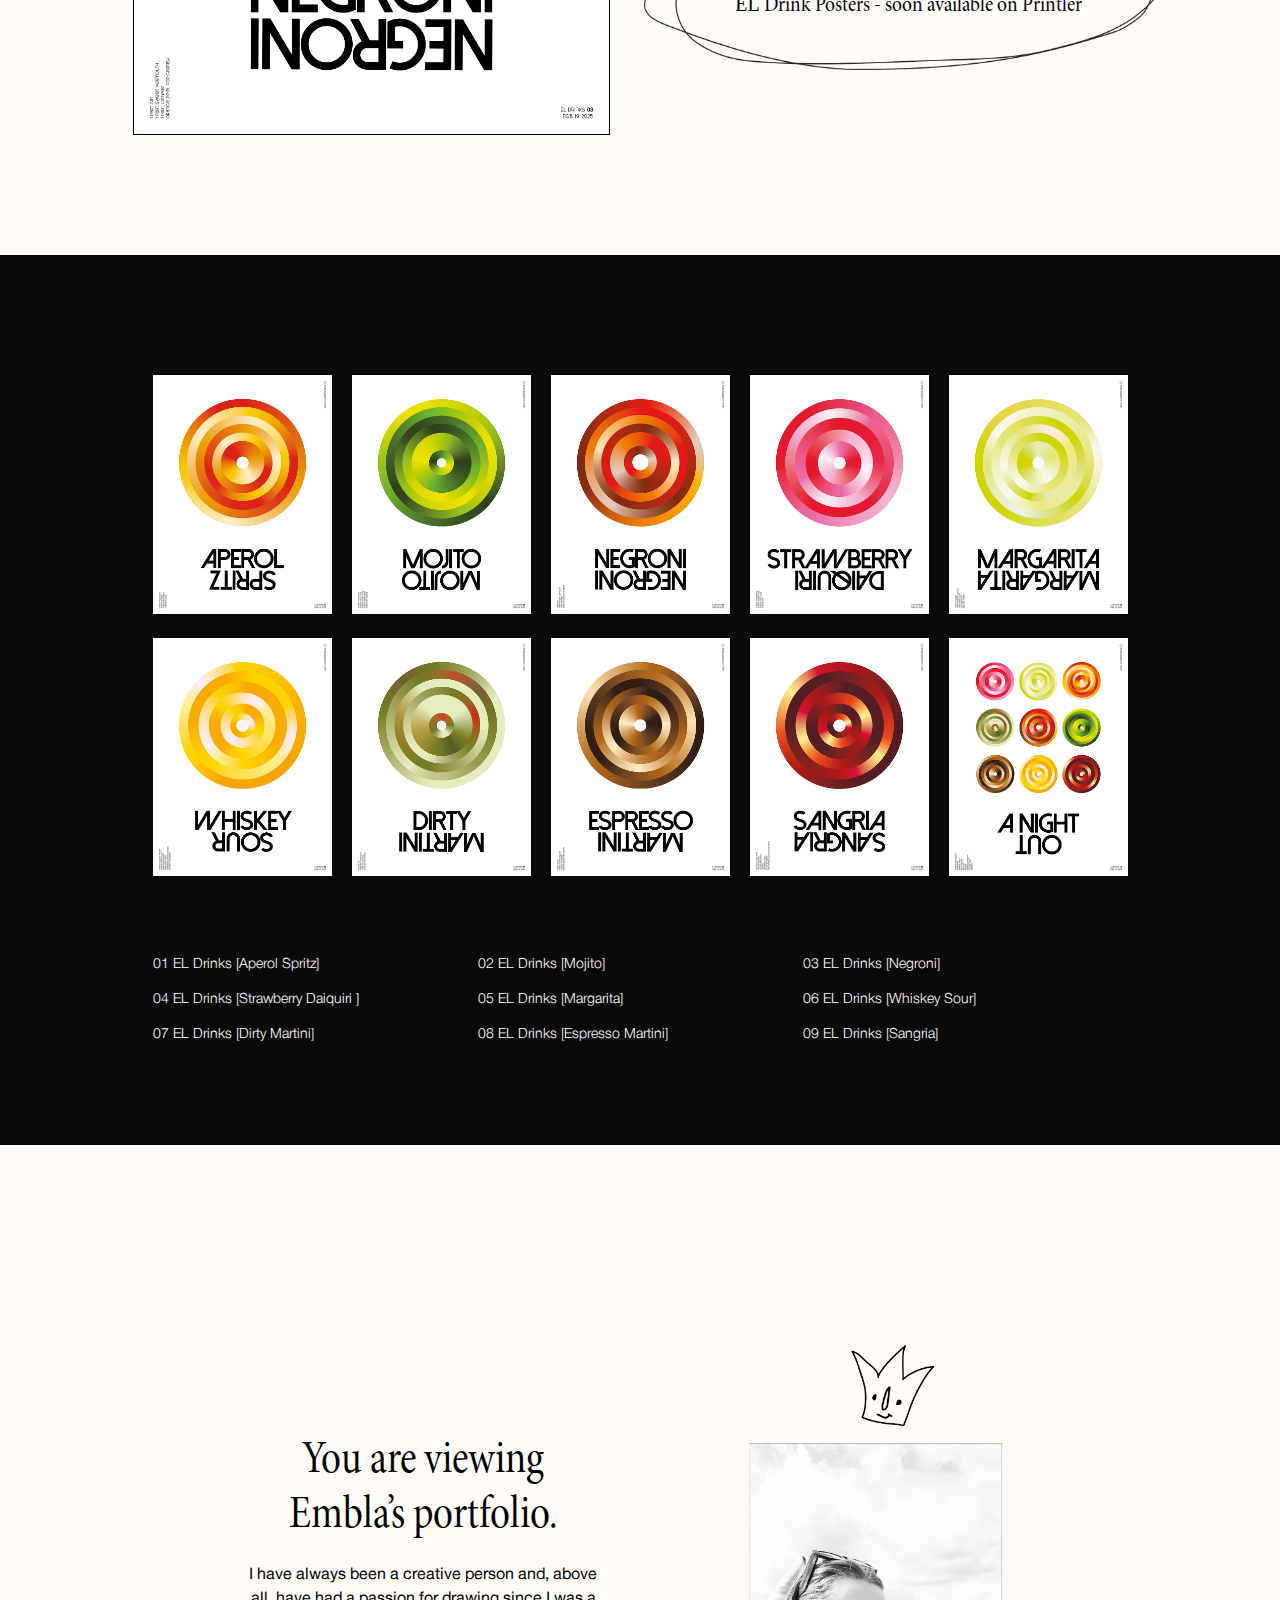
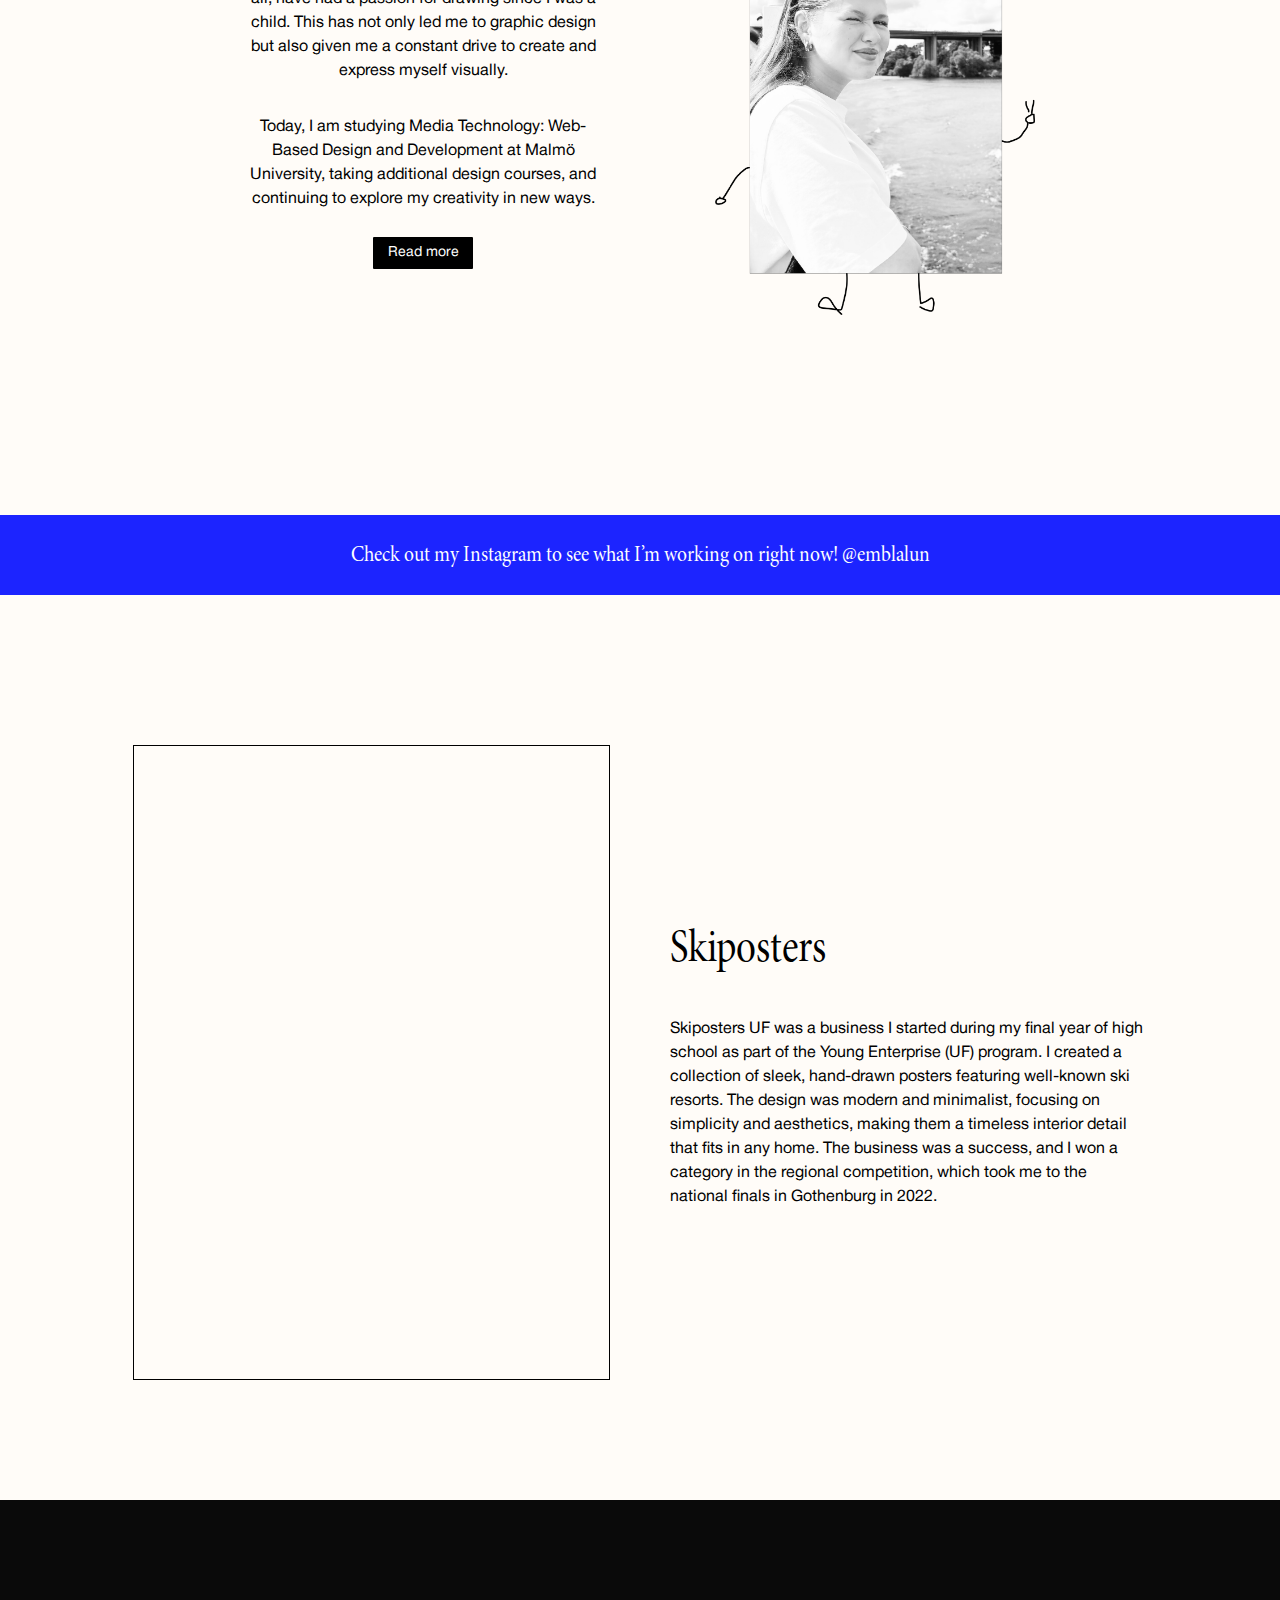
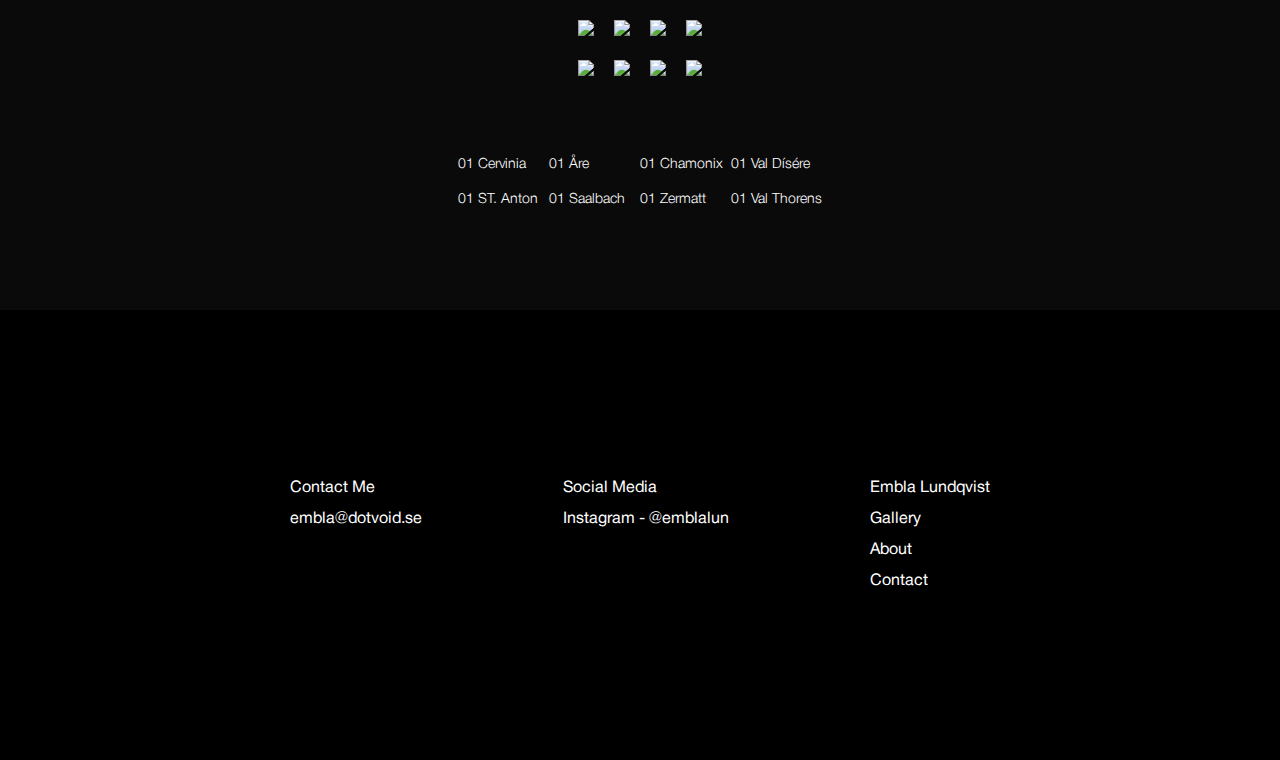
==== commit fb7f91ad: "instagram banderoll" ====
--- a/index.html
+++ b/index.html
@@ -151,10 +151,8 @@
     </div>
 
 
-    <div id="gameOfChunksContainer">
-        <div id="gameOfChunksSection">
-
-        </div>
+    <div id="instagramBanderoll">
+        <h1>Check out my Instagram to see what I’m working on right now! <a href='https://www.instagram.com/emblalun/'>@emblalun</a></h1>    
     </div>
 
 
--- a/index.css
+++ b/index.css
@@ -352,7 +352,7 @@
 }
 
 #AboutMeLandingPageText h1 {
-font-size: 40px;
+    font-size: 40px;
     font-family: 'minionProReg';
     transform: scale(1, 1.15);
     display: inline-block;
@@ -396,6 +396,32 @@
     background-size: contain;
 }
 
+
+#instagramBanderoll {
+    height: 80px;
+    display: flex;
+    align-items: center;
+    justify-content: center;
+    background-color: #1C24FF;
+    margin-bottom: 150px;
+    flex-direction: row;
+}
+
+#instagramBanderoll h1 {
+    font-size: 20px;
+    font-family: 'minionProReg';
+    transform: scale(1, 1.15);
+    display: inline-block;
+    font-weight: normal; 
+    margin: 0;
+    color: white;
+    text-decoration: none;
+}
+
+#instagramBanderoll a {
+    color: white;
+    text-decoration: none;
+}
 
 
 
@@ -1100,6 +1126,26 @@
     } */
 
 
+    #instagramBanderoll {
+        height: 80px;
+        background-color: #1C24FF;
+        margin-bottom: 60px;
+        flex-direction: row;
+    }
+    
+    #instagramBanderoll h1 {
+        font-size: 16px;
+        font-family: 'minionProReg';
+        transform: scale(1, 1.15);
+        display: inline-block;
+        font-weight: normal; 
+        margin: 0;
+        color: white;
+        text-decoration: none;
+    }
+
+
+
     #sFPGalleriRowGrid {
         display: grid;
         grid-template-columns: repeat(1, 1fr); /* 5 lika breda kolumner */
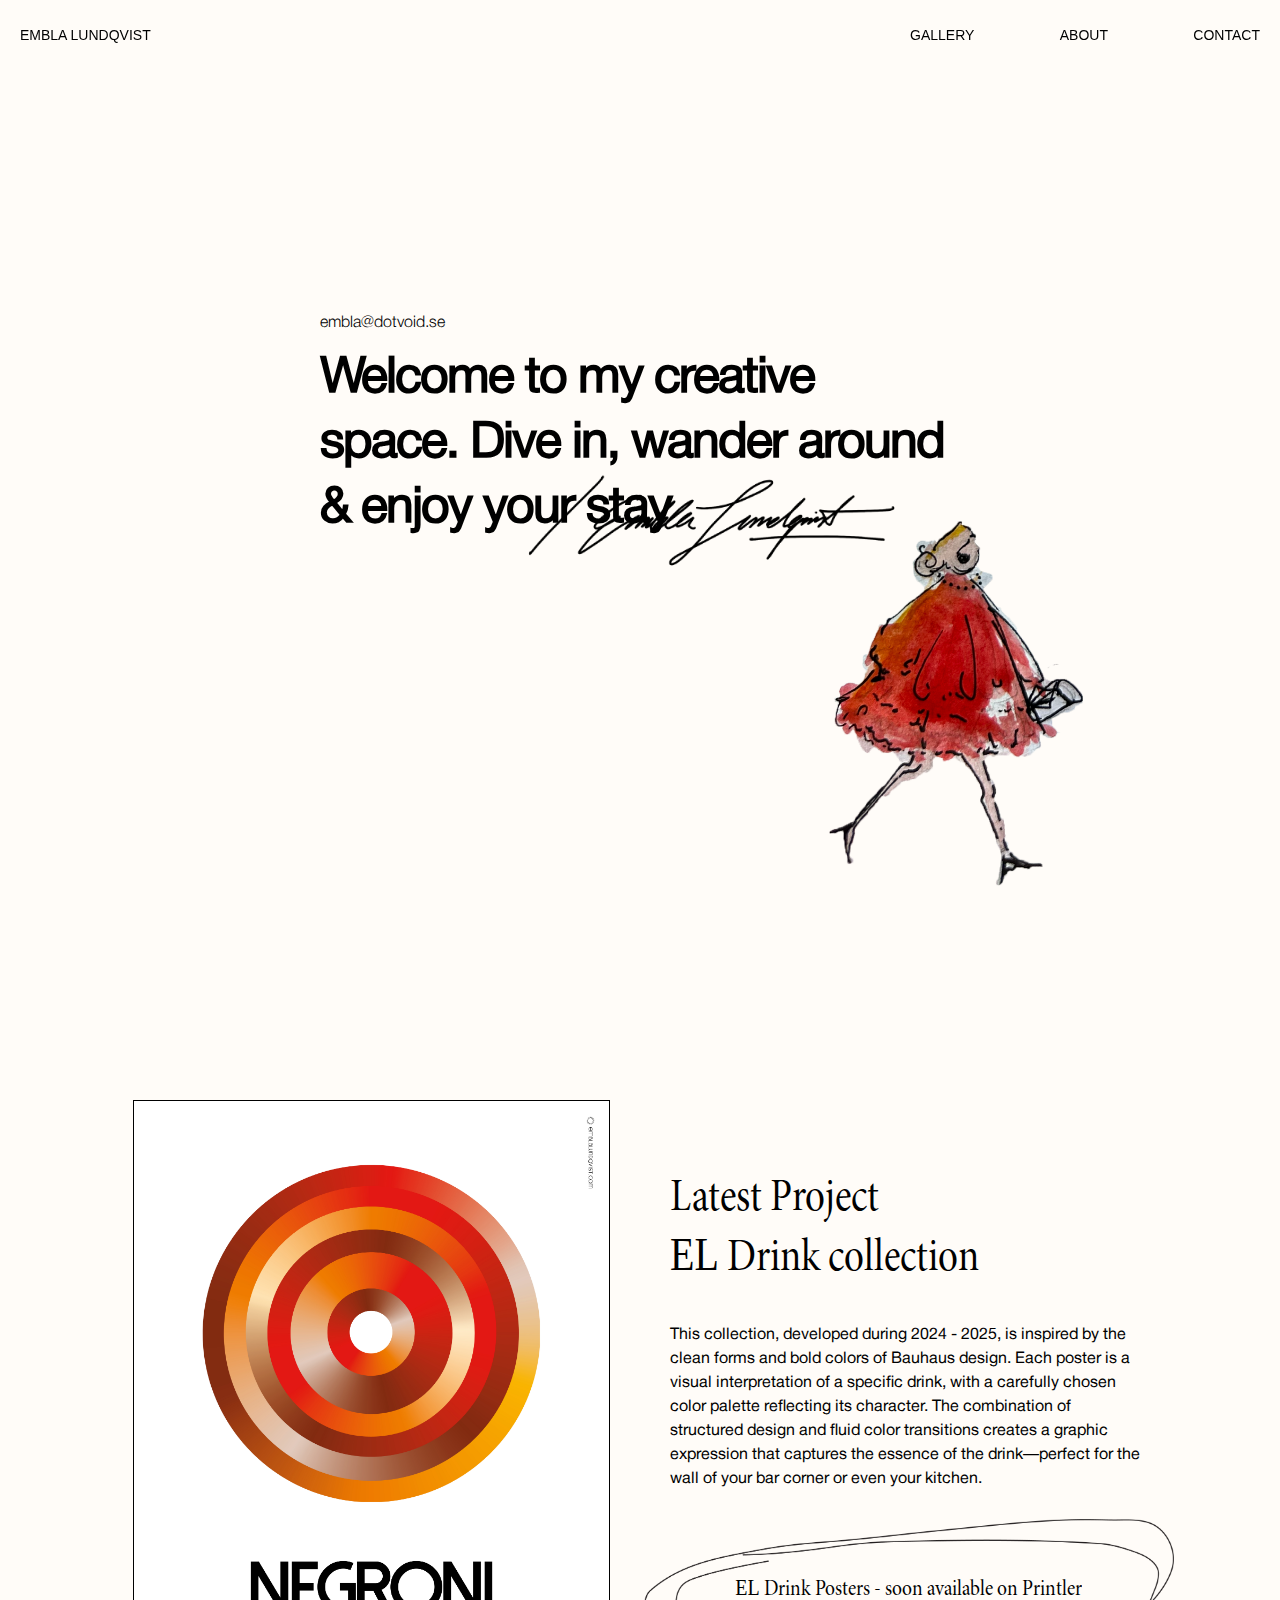
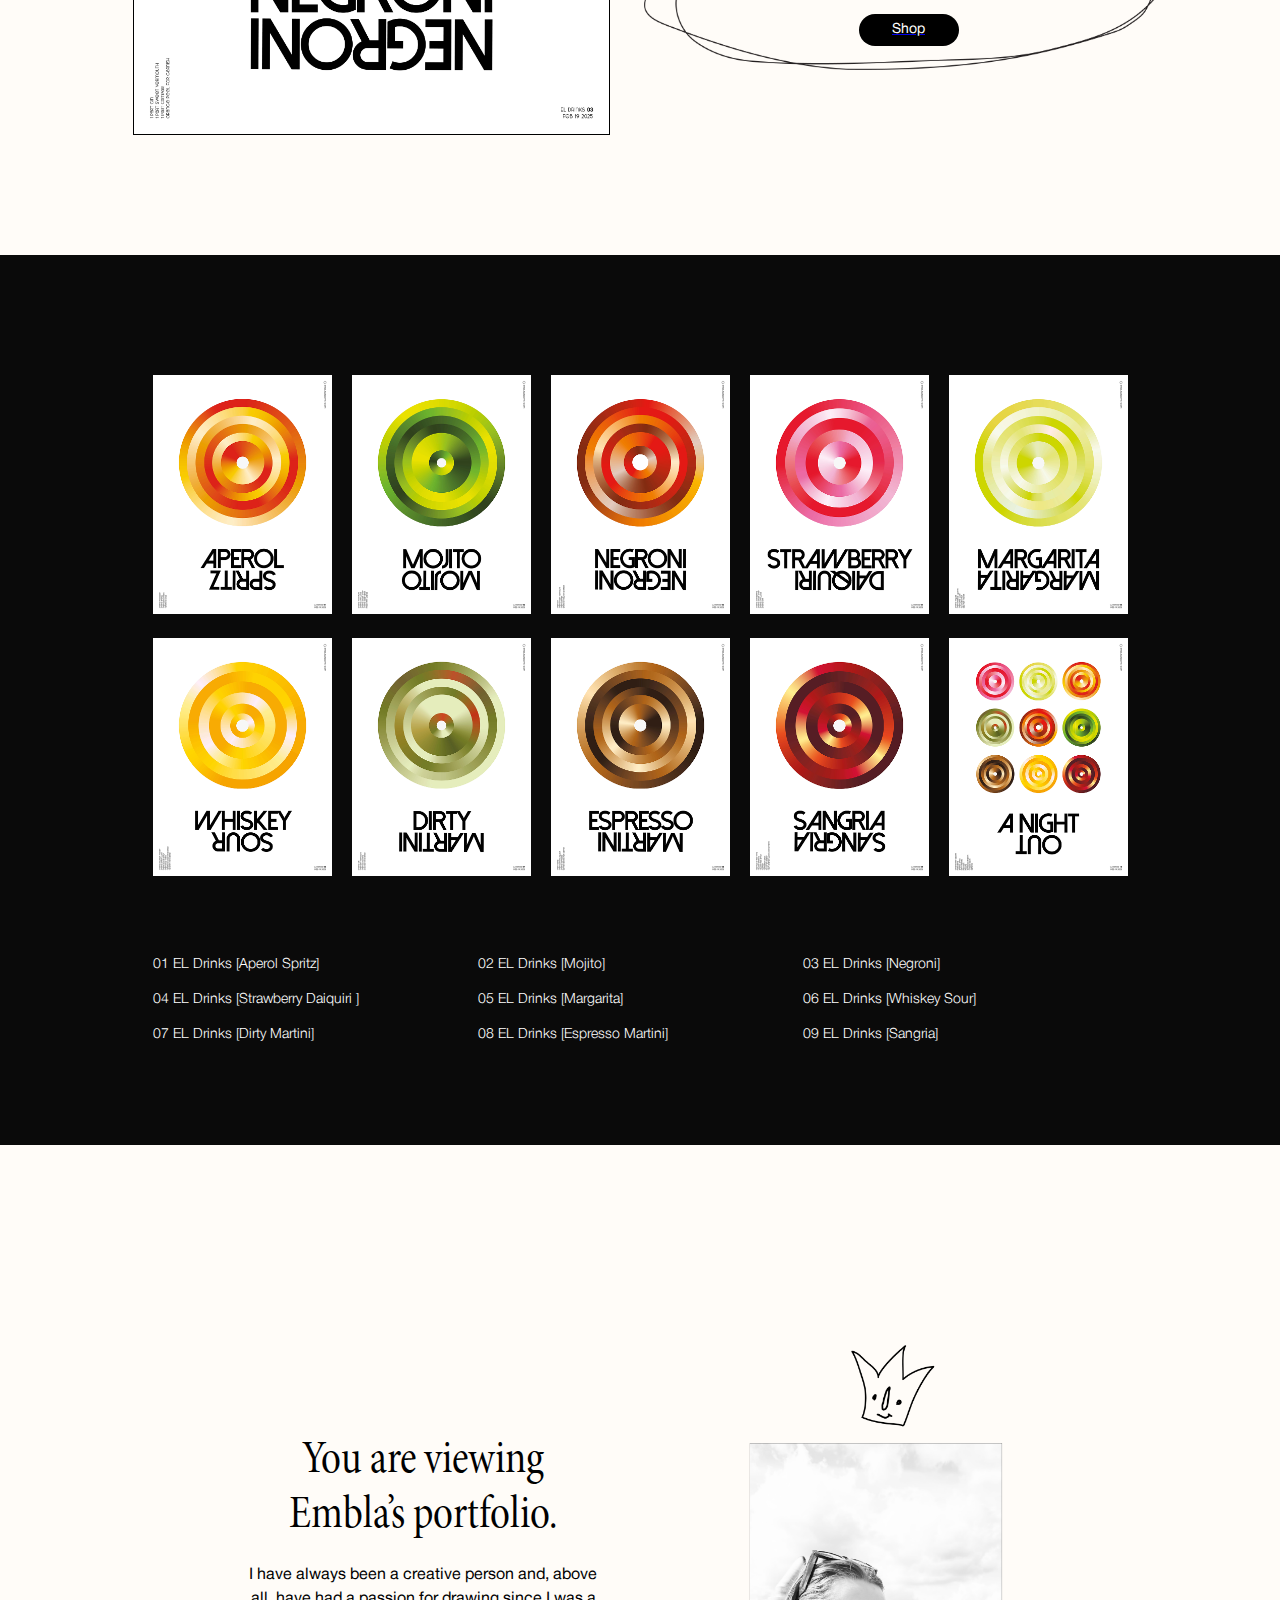
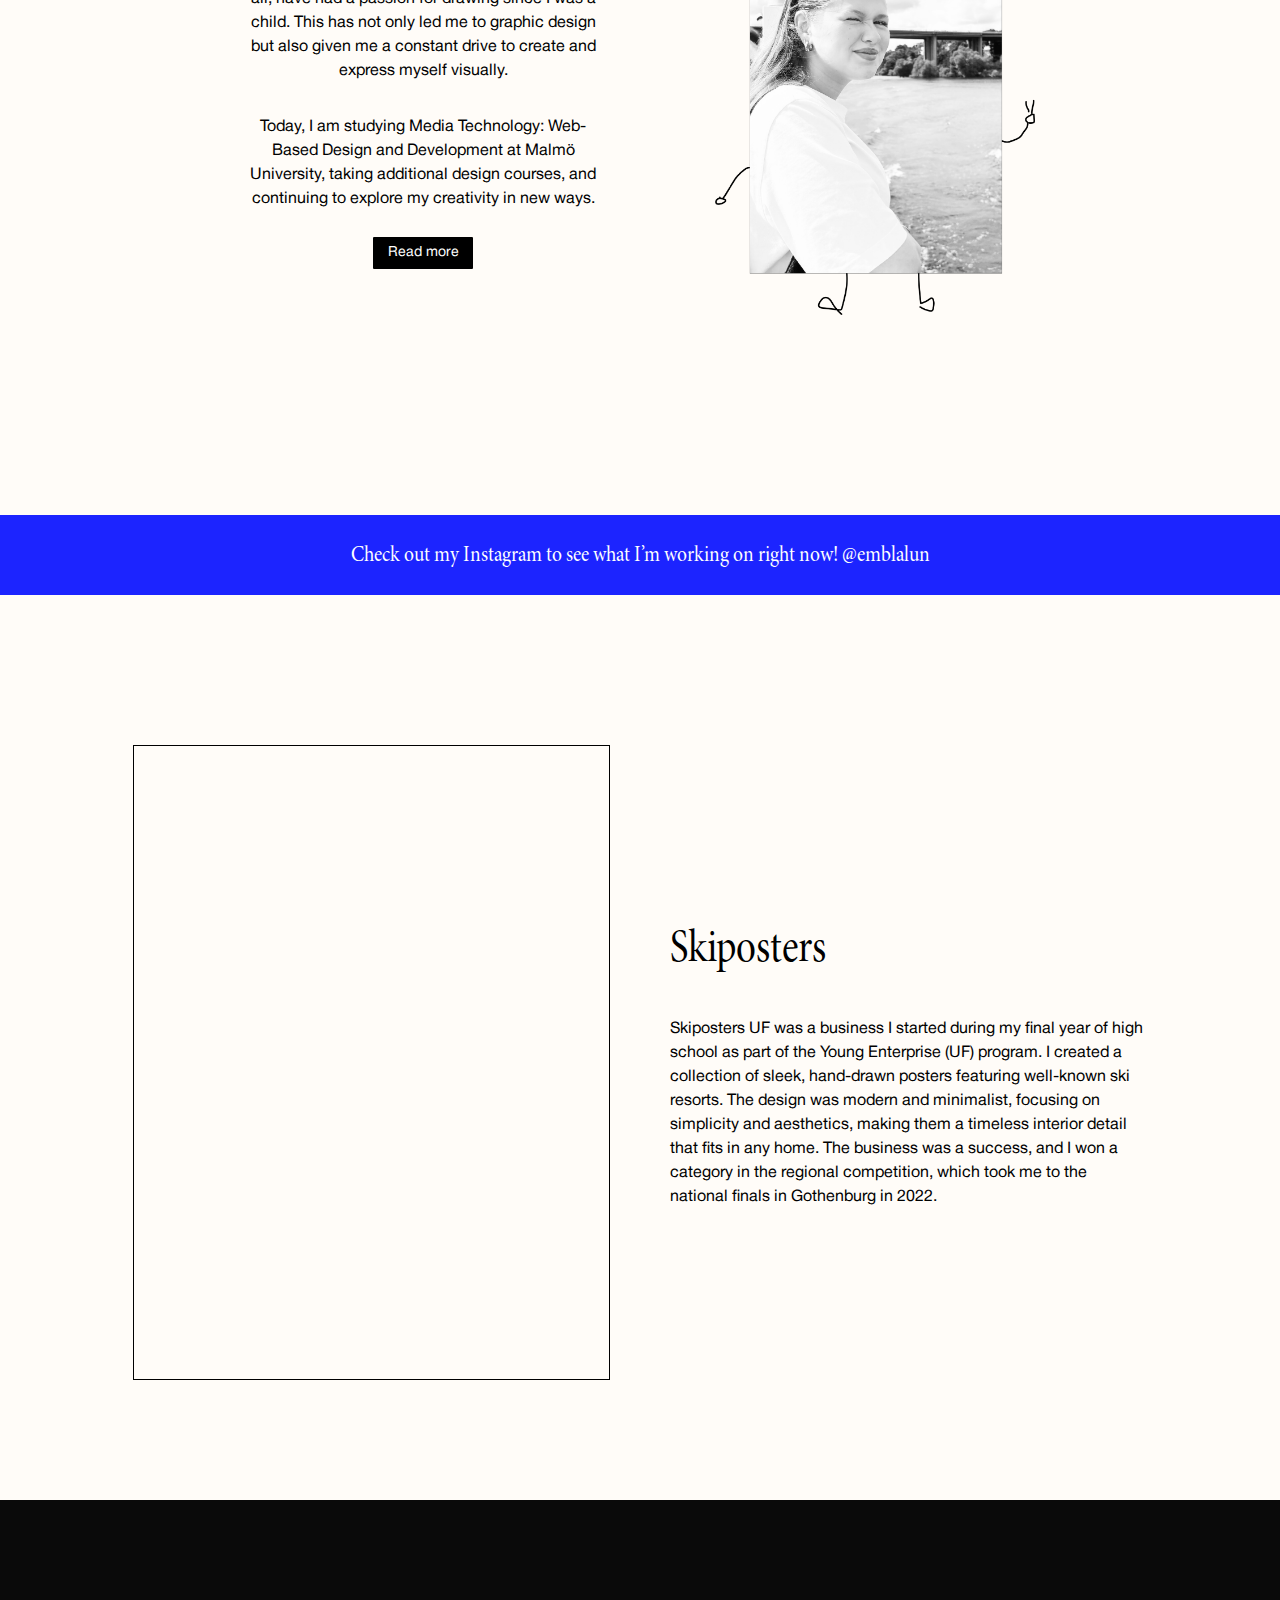
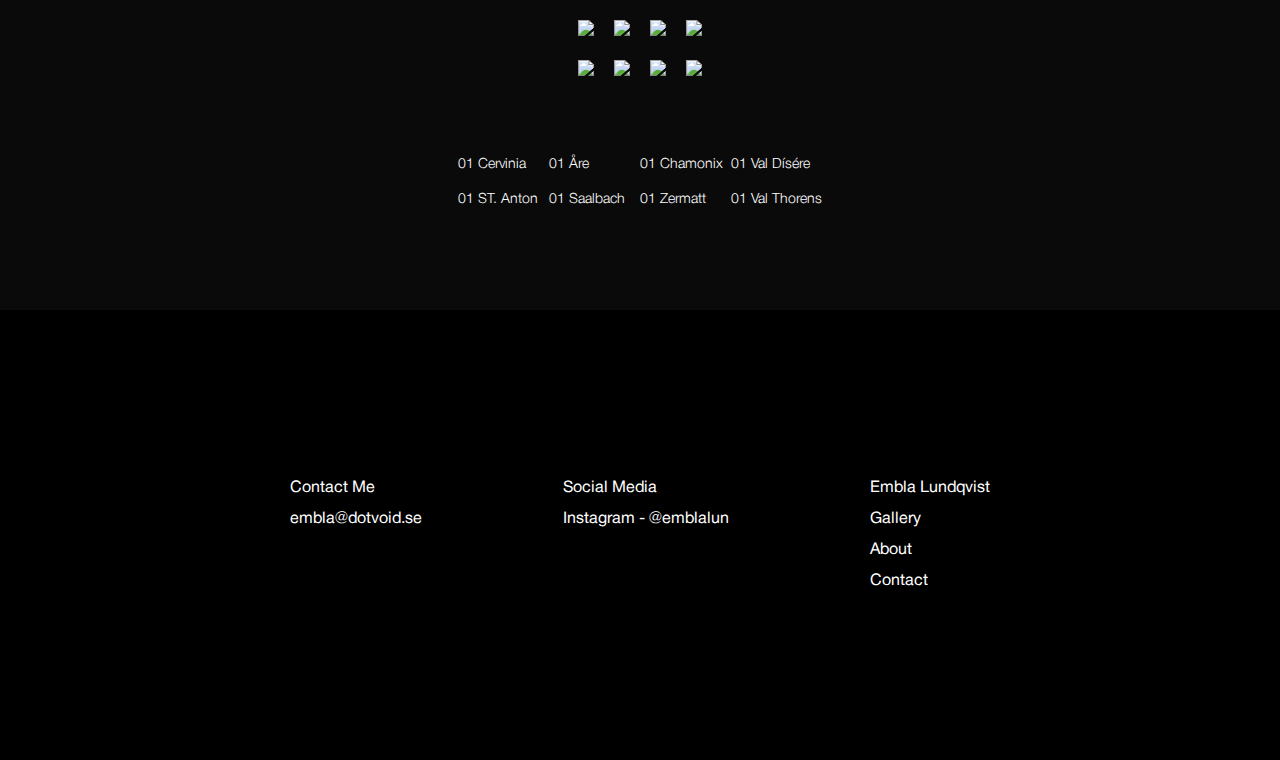
==== commit 900ee2e2: "are" ====
--- a/index.html
+++ b/index.html
@@ -59,7 +59,7 @@
                 <p>This collection, developed during 2024 - 2025, is inspired by the clean forms and bold colors of Bauhaus design. Each poster is a visual interpretation of a specific drink, with a carefully chosen color palette reflecting its character. The combination of structured design and fluid color transitions creates a graphic expression that captures the essence of the drink—perfect for the wall of your bar corner or even your kitchen.</p>
                 <div id="inRingSection">
                     <h1><span id="elWord">EL</span> Drink Posters - soon available on Printler</h1>
-                    <!-- <div id="shopNowButton">Shop</div> -->
+                    <a href="https://printler.com/sv/print-shop/29890-embla-lundqvist/"><div id="shopNowButton">Shop</div></a>
                     <div id="inRingImg"></div>
                 </div>
             </div>
@@ -176,7 +176,7 @@
                         <img src="img/Skiposters/skipostersCerv.PNG">
                     </div>
                     <div class="sFPGalleriPost">
-                        <img src="img/Skiposters/skipostersÅre.PNG">
+                        <img src="img/Skiposters/skipostersAre.PNG">
                     </div>
                     <div class="sFPGalleriPost">
                         <img src="img/Skiposters/skipostersCham.PNG">
--- a/index.css
+++ b/index.css
@@ -254,7 +254,7 @@
     color: white;
     font-family:'helRegN';
     font-size: 14px;
-    border-radius: 1px;
+    border-radius: 16px;
 }
 
 
@@ -1131,6 +1131,8 @@
         background-color: #1C24FF;
         margin-bottom: 60px;
         flex-direction: row;
+        padding-left: 20px;
+        padding-right: 20px;
     }
     
     #instagramBanderoll h1 {
@@ -1142,6 +1144,7 @@
         margin: 0;
         color: white;
         text-decoration: none;
+        text-align: center;
     }
 
 
